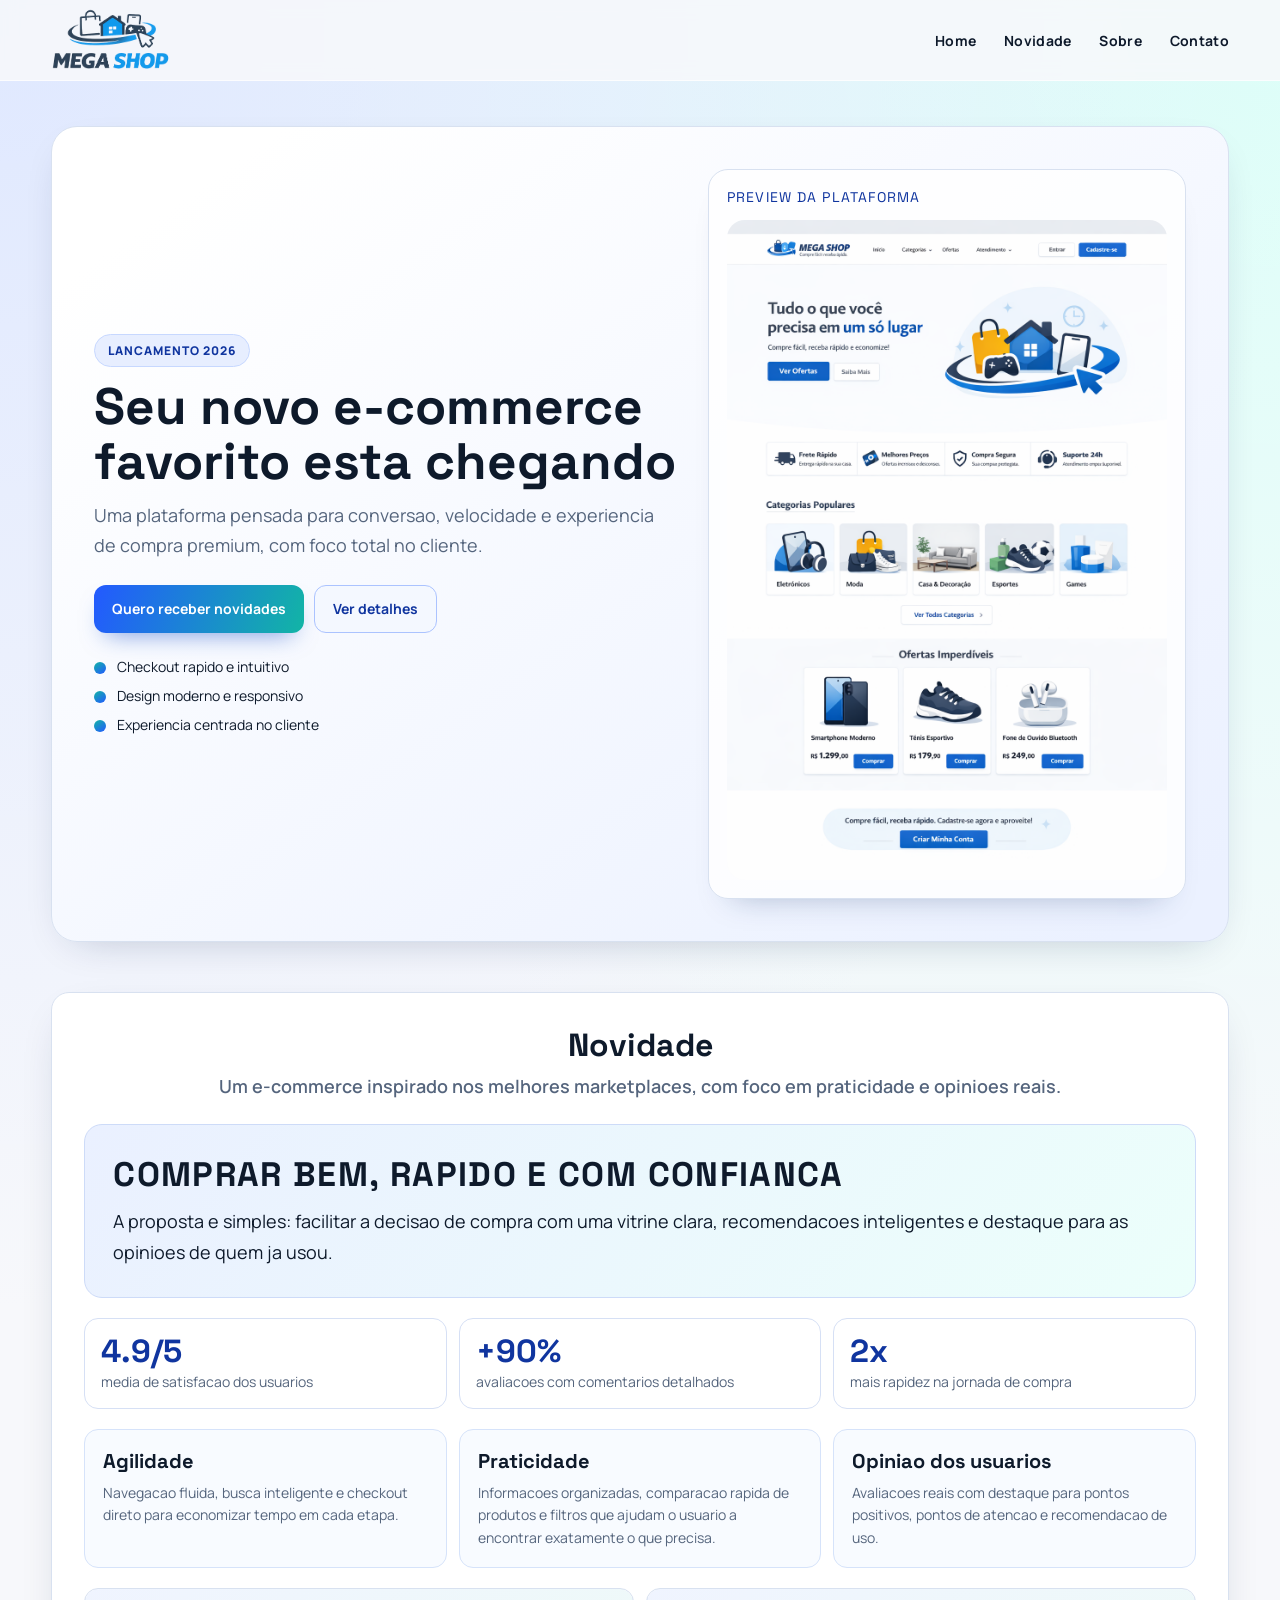
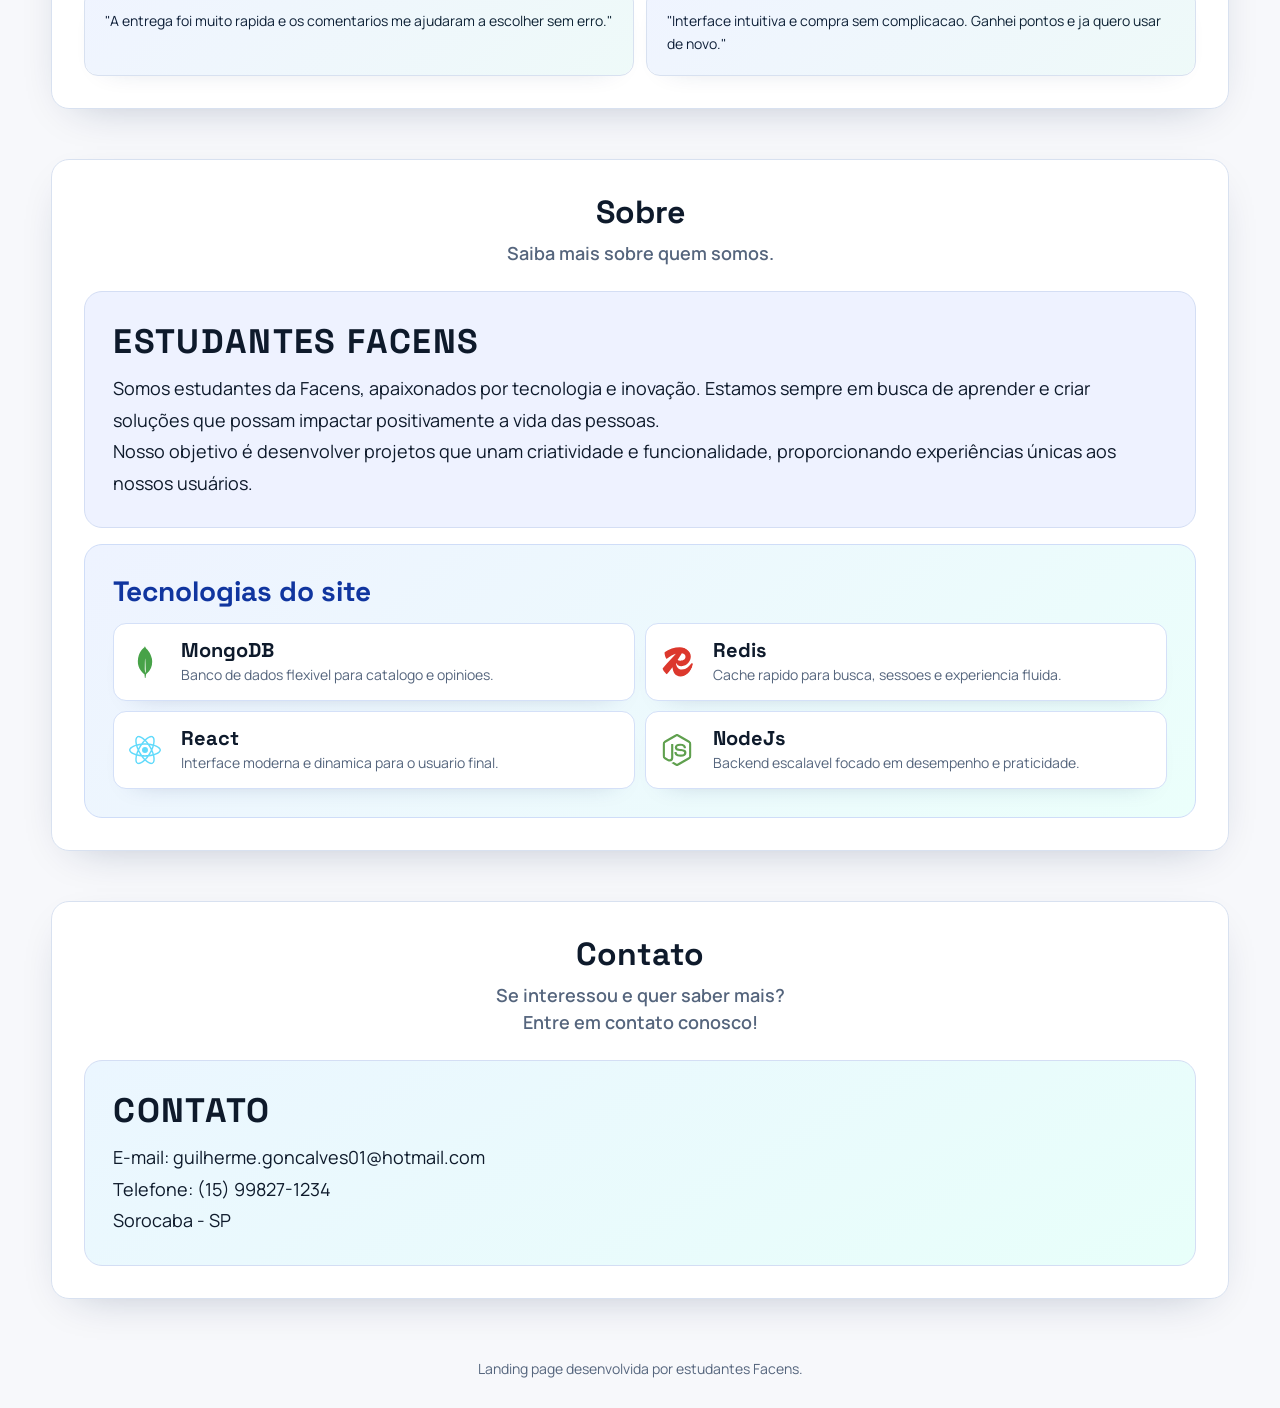
==== index.html @ 54c1fce1 "feat: aplicado hover premium nos cards de tecnologias" ====
<!doctype html>
<html lang="pt-br">
  <head>
    <meta charset="UTF-8" />
    <meta name="viewport" content="width=device-width, initial-scale=1.0" />
    <link rel="stylesheet" href="variables.css" />
    <link rel="stylesheet" href="style.css" />
    <title>Landing Page</title>
  </head>
  <body>
    <header id="header">
      <div class="container">
        <img src="img/logo.png" alt="Logo do site" class="logo" />
        <nav>
          <ul>
            <li><a href="#home">Home</a></li>
            <li><a href="#novidade">Novidade</a></li>
            <li><a href="#sobre">Sobre</a></li>
            <li><a href="#contato">Contato</a></li>
          </ul>
        </nav>
      </div>
    </header>

    <main>
      <section id="home" class="hero">
        <div class="hero-content">
          <span class="eyebrow">LANCAMENTO 2026</span>
          <h1>Seu novo e-commerce favorito esta chegando</h1>
          <p>
            Uma plataforma pensada para conversao, velocidade e experiencia de
            compra premium, com foco total no cliente.
          </p>

          <div class="actions">
            <a href="#contato" class="btn btn-primary"
              >Quero receber novidades</a
            >
            <a href="#novidade" class="btn btn-outline">Ver detalhes</a>
          </div>

          <ul class="highlights">
            <li>Checkout rapido e intuitivo</li>
            <li>Design moderno e responsivo</li>
            <li>Experiencia centrada no cliente</li>
          </ul>
        </div>

        <div class="hero-card">
          <p class="hero-card-title">Preview da plataforma</p>
          <img src="img/preview.png" alt="Preview do novo e-commerce" />
        </div>
      </section>

      <section id="novidade">
        <div class="header">
          <h2>Novidade</h2>
          <h3>
            Um e-commerce inspirado nos melhores marketplaces, com foco em
            praticidade e opinioes reais.
          </h3>
        </div>

        <div class="body">
          <article class="novidade-intro">
            <h1>COMPRAR BEM, RAPIDO E COM CONFIANCA</h1>
            <p>
              A proposta e simples: facilitar a decisao de compra com uma
              vitrine clara, recomendacoes inteligentes e destaque para as
              opinioes de quem ja usou.
            </p>
          </article>

          <div class="novidade-metricas">
            <article>
              <strong>4.9/5</strong>
              <span>media de satisfacao dos usuarios</span>
            </article>
            <article>
              <strong>+90%</strong>
              <span>avaliacoes com comentarios detalhados</span>
            </article>
            <article>
              <strong>2x</strong>
              <span>mais rapidez na jornada de compra</span>
            </article>
          </div>

          <div class="novidade-pilares">
            <article>
              <h4>Agilidade</h4>
              <p>
                Navegacao fluida, busca inteligente e checkout direto para
                economizar tempo em cada etapa.
              </p>
            </article>

            <article>
              <h4>Praticidade</h4>
              <p>
                Informacoes organizadas, comparacao rapida de produtos e filtros
                que ajudam o usuario a encontrar exatamente o que precisa.
              </p>
            </article>

            <article>
              <h4>Opiniao dos usuarios</h4>
              <p>
                Avaliacoes reais com destaque para pontos positivos, pontos de
                atencao e recomendacao de uso.
              </p>
            </article>
          </div>

          <div class="novidade-opinioes" aria-label="Opinioes em destaque">
            <blockquote>
              "A entrega foi muito rapida e os comentarios me ajudaram a
              escolher sem erro."
            </blockquote>
            <blockquote>
              "Interface intuitiva e compra sem complicacao. Ganhei pontos e ja
              quero usar de novo."
            </blockquote>
          </div>
        </div>
      </section>

      <section id="sobre">
        <div class="header">
          <h2>Sobre</h2>
          <h3>Saiba mais sobre quem somos.</h3>
        </div>

        <div class="body">
          <article>
            <h1>ESTUDANTES FACENS</h1>
            <p>
              Somos estudantes da Facens, apaixonados por tecnologia e inovação.
              Estamos sempre em busca de aprender e criar soluções que possam
              impactar positivamente a vida das pessoas. <br />
              Nosso objetivo é desenvolver projetos que unam criatividade e
              funcionalidade, proporcionando experiências únicas aos nossos
              usuários.
            </p>
          </article>

          <div class="sobre-stack" aria-label="Tecnologias do projeto">
            <h4>Tecnologias do site</h4>

            <ul>
              <li class="tech-mongodb">
                <img
                  src="img/icons/mongodb.svg"
                  alt="Logo MongoDB"
                  class="tech-icon"
                />
                <strong>MongoDB</strong>
                <span>Banco de dados flexivel para catalogo e opinioes.</span>
              </li>
              <li class="tech-redis">
                <img
                  src="img/icons/redis.svg"
                  alt="Logo Redis"
                  class="tech-icon"
                />
                <strong>Redis</strong>
                <span
                  >Cache rapido para busca, sessoes e experiencia fluida.</span
                >
              </li>
              <li class="tech-react">
                <img
                  src="img/icons/react.svg"
                  alt="Logo React"
                  class="tech-icon"
                />
                <strong>React</strong>
                <span>Interface moderna e dinamica para o usuario final.</span>
              </li>
              <li class="tech-nodejs">
                <img
                  src="img/icons/nodejs.svg"
                  alt="Logo NodeJs"
                  class="tech-icon"
                />
                <strong>NodeJs</strong>
                <span
                  >Backend escalavel focado em desempenho e praticidade.</span
                >
              </li>
            </ul>
          </div>
        </div>
      </section>

      <section id="contato">
        <div class="header">
          <h2>Contato</h2>
          <h3>
            Se interessou e quer saber mais? <br />
            Entre em contato conosco!
          </h3>
        </div>

        <div class="body">
          <article>
            <h1>CONTATO</h1>
            <p>
              E-mail: guilherme.goncalves01@hotmail.com <br />
              Telefone: (15) 99827-1234 <br />
              Sorocaba - SP
            </p>
          </article>
        </div>
      </section>
    </main>

    <footer>
      <p>Landing page desenvolvida por estudantes Facens.</p>
    </footer>
  </body>
</html>
---- variables.css ----
@import url("https://fonts.googleapis.com/css2?family=Space+Grotesk:wght@400;500;700&family=Manrope:wght@400;600;700;800&display=swap");

* {
  margin: 0;
  padding: 0;
  box-sizing: border-box;
  text-decoration: none;
  list-style: none;
}

html {
  scroll-behavior: smooth;
  font-size: 62.5%;
}

:root {
  --font-title: "Space Grotesk", sans-serif;
  --font-text: "Manrope", sans-serif;

  --fs-sm: 1.4rem;
  --fs-md: 1.8rem;
  --fs-lg: 2.4rem;
  --fs-xl: 4rem;

  --bg: #f7f8fb;
  --surface: #ffffff;
  --surface-alt: #eef2ff;
  --text-primary: #0e1a2b;
  --text-secondary: #55657d;
  --brand: #2359ff;
  --brand-dark: #10359f;
  --accent: #12b5a5;
  --border: #d8e1f0;
  --shadow: 0 14px 45px -24px #0d214a52;

  --radius-sm: 1rem;
  --radius-md: 1.8rem;
  --radius-lg: 2.6rem;
}

body {
  font-family: var(--font-text);
  color: var(--text-primary);
  background:
    radial-gradient(circle at 0% 0%, #dfe8ff 0%, transparent 40%),
    radial-gradient(circle at 100% 0%, #dcfff8 0%, transparent 38%), var(--bg);
}
---- style.css ----
header {
  position: sticky;
  top: 0;
  z-index: 1000;
  display: flex;
  justify-content: center;
  border-bottom: 1px solid #ffffff9f;
  background: #f7f8fbd9;
  backdrop-filter: blur(8px);
}

header .container {
  width: min(118rem, 92%);
  min-height: 8rem;
  display: flex;
  align-items: center;
  justify-content: space-between;
  gap: 2rem;
}

header .container img.logo {
  width: clamp(9rem, 12vw, 12rem);
  height: auto;
}

header .container nav ul {
  display: flex;
  align-items: center;
  gap: 2.8rem;
}

header .container nav ul li a {
  position: relative;
  color: var(--text-primary);
  font-size: var(--fs-sm);
  font-weight: 700;
  letter-spacing: 0.02em;
  transition: color 0.3s ease;
}

header .container nav ul li a::after {
  content: "";
  position: absolute;
  left: 0;
  bottom: -0.5rem;
  width: 100%;
  height: 0.2rem;
  border-radius: 999px;
  background: var(--brand);
  transform: scaleX(0);
  transform-origin: left;
  transition: transform 0.3s ease;
}

header .container nav ul li a:hover {
  color: var(--brand);
}

header .container nav ul li a:hover::after {
  transform: scaleX(1);
}

main {
  width: min(118rem, 92%);
  margin: 0 auto;
  display: grid;
  gap: 5rem;
  padding: 4.5rem 0 6rem;
}

.hero {
  display: grid;
  grid-template-columns: 1.1fr 0.9fr;
  gap: 3rem;
  align-items: center;
  background: linear-gradient(145deg, #ffffff 10%, #ebf1ff 95%);
  border: 1px solid var(--border);
  border-radius: var(--radius-lg);
  padding: clamp(2rem, 4vw, 4.2rem);
  box-shadow: var(--shadow);
  animation: revealUp 0.8s ease both;
}

.hero-content h1 {
  font-family: var(--font-title);
  font-size: clamp(3rem, 4vw, 5.2rem);
  line-height: 1.08;
  max-width: 18ch;
  margin: 1.2rem 0;
}

.hero-content p {
  color: var(--text-secondary);
  font-size: var(--fs-md);
  line-height: 1.65;
  max-width: 52ch;
}

.eyebrow {
  display: inline-flex;
  align-items: center;
  gap: 0.7rem;
  background: #e7eeff;
  color: var(--brand-dark);
  border: 1px solid #c7d8ff;
  border-radius: 999px;
  font-weight: 800;
  font-size: 1.2rem;
  letter-spacing: 0.08em;
  padding: 0.7rem 1.3rem;
}

.actions {
  margin-top: 2.4rem;
  display: flex;
  flex-wrap: wrap;
  gap: 1rem;
}

.btn {
  display: inline-flex;
  align-items: center;
  justify-content: center;
  min-height: 4.8rem;
  border-radius: 1.2rem;
  padding: 0.6rem 1.8rem;
  font-weight: 700;
  font-size: var(--fs-sm);
  transition:
    transform 0.25s ease,
    box-shadow 0.25s ease,
    background 0.25s ease;
}

.btn-primary {
  color: #fff;
  background: linear-gradient(110deg, var(--brand), var(--accent));
  box-shadow: 0 12px 25px -12px #104bc699;
}

.btn-outline {
  color: var(--brand-dark);
  border: 1px solid #abc3ff;
  background: #f4f8ff;
}

.btn:hover {
  transform: translateY(-2px);
}

.highlights {
  margin-top: 2.4rem;
  display: grid;
  gap: 1rem;
}

.highlights li {
  position: relative;
  padding-left: 2.3rem;
  color: var(--text-primary);
  font-size: var(--fs-sm);
}

.highlights li::before {
  content: "";
  position: absolute;
  top: 0.55rem;
  left: 0;
  width: 1.2rem;
  height: 1.2rem;
  border-radius: 50%;
  background: linear-gradient(145deg, var(--accent), var(--brand));
}

.hero-card {
  background: #ffffffd8;
  border: 1px solid var(--border);
  border-radius: 2rem;
  padding: 1.8rem;
  box-shadow: 0 20px 30px -24px #15336759;
}

.hero-card-title {
  font-family: var(--font-title);
  font-size: 1.4rem;
  letter-spacing: 0.08em;
  text-transform: uppercase;
  color: var(--brand-dark);
  margin-bottom: 1.4rem;
}

.hero-card img {
  width: 100%;
  display: block;
  border-radius: var(--radius-md);
  object-fit: cover;
}

main section:not(.hero) {
  background: var(--surface);
  border: 1px solid var(--border);
  border-radius: var(--radius-md);
  box-shadow: var(--shadow);
  padding: clamp(2rem, 3vw, 3.2rem);
  display: grid;
  gap: 2.4rem;
  animation: revealUp 0.6s ease both;
}

main section .header {
  text-align: center;
}

main section .header h2 {
  font-family: var(--font-title);
  font-size: clamp(2.4rem, 3.2vw, 3.2rem);
  margin-bottom: 0.8rem;
}

main section .header h3 {
  font-size: var(--fs-md);
  color: var(--text-secondary);
  font-weight: 600;
  line-height: 1.5;
}

main section .body {
  display: grid;
  gap: 1.6rem;
}

main section .body img {
  width: 100%;
  max-width: 100rem;
  border-radius: var(--radius-md);
}

main section .body article {
  background: var(--surface-alt);
  border: 1px solid #d4def4;
  border-radius: var(--radius-md);
  padding: clamp(1.8rem, 3vw, 2.8rem);
}

main section .body article h1 {
  font-family: var(--font-title);
  font-size: clamp(2.4rem, 3vw, 3.4rem);
  letter-spacing: 0.04em;
  margin-bottom: 1rem;
}

main section .body article p {
  font-size: var(--fs-md);
  line-height: 1.75;
  color: var(--text-primary);
}

#novidade .body {
  gap: 2rem;
}

#novidade .novidade-intro {
  background: linear-gradient(130deg, #eaf0ff 0%, #ecfffb 100%);
  border-color: #cddbf8;
}

#novidade .novidade-metricas {
  display: grid;
  grid-template-columns: repeat(3, minmax(0, 1fr));
  gap: 1.2rem;
}

#novidade .novidade-metricas article {
  display: grid;
  gap: 0.5rem;
  background: #ffffff;
  border: 1px solid #d6e0f5;
  border-radius: 1.4rem;
  padding: 1.6rem;
}

#novidade .novidade-metricas strong {
  font-family: var(--font-title);
  color: var(--brand-dark);
  font-size: clamp(2.6rem, 3vw, 3.2rem);
  line-height: 1;
}

#novidade .novidade-metricas span {
  color: var(--text-secondary);
  font-size: var(--fs-sm);
  line-height: 1.45;
}

#novidade .novidade-pilares {
  display: grid;
  grid-template-columns: repeat(3, minmax(0, 1fr));
  gap: 1.2rem;
}

#novidade .novidade-pilares article {
  background: #f8fbff;
  border: 1px solid #d6e3fa;
  border-radius: 1.4rem;
  padding: 1.8rem;
}

#novidade .novidade-pilares h4 {
  font-family: var(--font-title);
  color: var(--text-primary);
  margin-bottom: 0.8rem;
  font-size: 2rem;
}

#novidade .novidade-pilares p {
  color: var(--text-secondary);
  font-size: var(--fs-sm);
  line-height: 1.6;
}

#novidade .novidade-opinioes {
  display: grid;
  grid-template-columns: repeat(2, minmax(0, 1fr));
  gap: 1.2rem;
}

#novidade .novidade-opinioes blockquote {
  margin: 0;
  position: relative;
  background: #ffffff;
  border: 1px solid #d8e1f0;
  border-radius: 1.4rem;
  padding: 2rem;
  font-size: var(--fs-sm);
  color: var(--text-primary);
  line-height: 1.65;
  box-shadow: 0 10px 30px -24px #1a31624d;
}

#novidade .novidade-opinioes blockquote::before {
  content: "";
  position: absolute;
  inset: 0;
  border-radius: inherit;
  pointer-events: none;
  background: linear-gradient(140deg, #2364ff12, #12b5a512);
}

#sobre .sobre-stack {
  background: linear-gradient(140deg, #eef3ff 0%, #ebfffb 100%);
  border: 1px solid #cfddf8;
  border-radius: var(--radius-md);
  padding: clamp(1.8rem, 3vw, 2.8rem);
}

#sobre .sobre-stack h4 {
  font-family: var(--font-title);
  font-size: clamp(2rem, 2.5vw, 2.8rem);
  margin-bottom: 1.4rem;
  color: var(--brand-dark);
}

#sobre .sobre-stack ul {
  display: grid;
  grid-template-columns: repeat(2, minmax(0, 1fr));
  gap: 1rem;
}

#sobre .sobre-stack li {
  --tech-accent: #6b7f9d;
  display: grid;
  grid-template-columns: 4.2rem 1fr;
  column-gap: 1rem;
  row-gap: 0.3rem;
  align-items: center;
  position: relative;
  overflow: hidden;
  background: #ffffff;
  border: 1px solid #d4e0f8;
  border-radius: 1.3rem;
  padding: 1.5rem;
  box-shadow: 0 12px 26px -22px #2039695c;
  transition:
    transform 0.3s ease,
    border-color 0.3s ease,
    box-shadow 0.3s ease;
}

#sobre .sobre-stack li::after {
  content: "";
  position: absolute;
  top: -25%;
  right: -22%;
  width: 12rem;
  height: 12rem;
  border-radius: 50%;
  background: color-mix(in srgb, var(--tech-accent) 22%, transparent);
  filter: blur(10px);
  opacity: 0;
  transition: opacity 0.3s ease;
}

#sobre .sobre-stack li:hover {
  transform: translateY(-4px);
  border-color: color-mix(in srgb, var(--tech-accent) 56%, #ffffff);
  box-shadow: 0 18px 34px -20px color-mix(in srgb, var(--tech-accent) 55%, #1d2b4a);
}

#sobre .sobre-stack li:hover::after {
  opacity: 1;
}

#sobre .tech-icon {
  width: 3.2rem;
  height: 3.2rem;
  display: block;
  grid-row: 1 / span 2;
  transition: transform 0.25s ease, filter 0.25s ease;
}

#sobre .sobre-stack li:hover .tech-icon {
  transform: scale(1.08);
  filter: drop-shadow(0 6px 14px color-mix(in srgb, var(--tech-accent) 45%, transparent));
}

#sobre .sobre-stack strong {
  font-family: var(--font-title);
  color: var(--text-primary);
  font-size: 2rem;
  line-height: 1.1;
}

#sobre .sobre-stack span {
  color: var(--text-secondary);
  font-size: var(--fs-sm);
  line-height: 1.5;
  position: relative;
  z-index: 1;
}

#sobre .sobre-stack .tech-mongodb {
  --tech-accent: #47a248;
}

#sobre .sobre-stack .tech-redis {
  --tech-accent: #dc382d;
}

#sobre .sobre-stack .tech-react {
  --tech-accent: #61dafb;
}

#sobre .sobre-stack .tech-nodejs {
  --tech-accent: #5fa04e;
}

#sobre .sobre-stack strong,
#sobre .tech-icon {
  position: relative;
  z-index: 1;
}

#contato .body article {
  background: linear-gradient(150deg, #ebf6ff 0%, #e8fffa 100%);
}

footer {
  width: min(118rem, 92%);
  margin: 0 auto 3rem;
  text-align: center;
  color: var(--text-secondary);
  font-size: var(--fs-sm);
}

@keyframes revealUp {
  from {
    opacity: 0;
    transform: translateY(1rem);
  }
  to {
    opacity: 1;
    transform: translateY(0);
  }
}

@media (max-width: 920px) {
  .hero {
    grid-template-columns: 1fr;
  }

  #novidade .novidade-metricas,
  #novidade .novidade-pilares,
  #novidade .novidade-opinioes,
  #sobre .sobre-stack ul {
    grid-template-columns: 1fr;
  }

  header .container {
    flex-direction: column;
    justify-content: center;
    padding-block: 1.2rem;
  }

  header .container nav ul {
    flex-wrap: wrap;
    justify-content: center;
  }
}

@media (max-width: 540px) {
  html {
    font-size: 56%;
  }

  .actions {
    flex-direction: column;
  }

  .btn {
    width: 100%;
  }

  main {
    padding-top: 3rem;
  }

  main section .body article p {
    line-break: anywhere;
  }
}
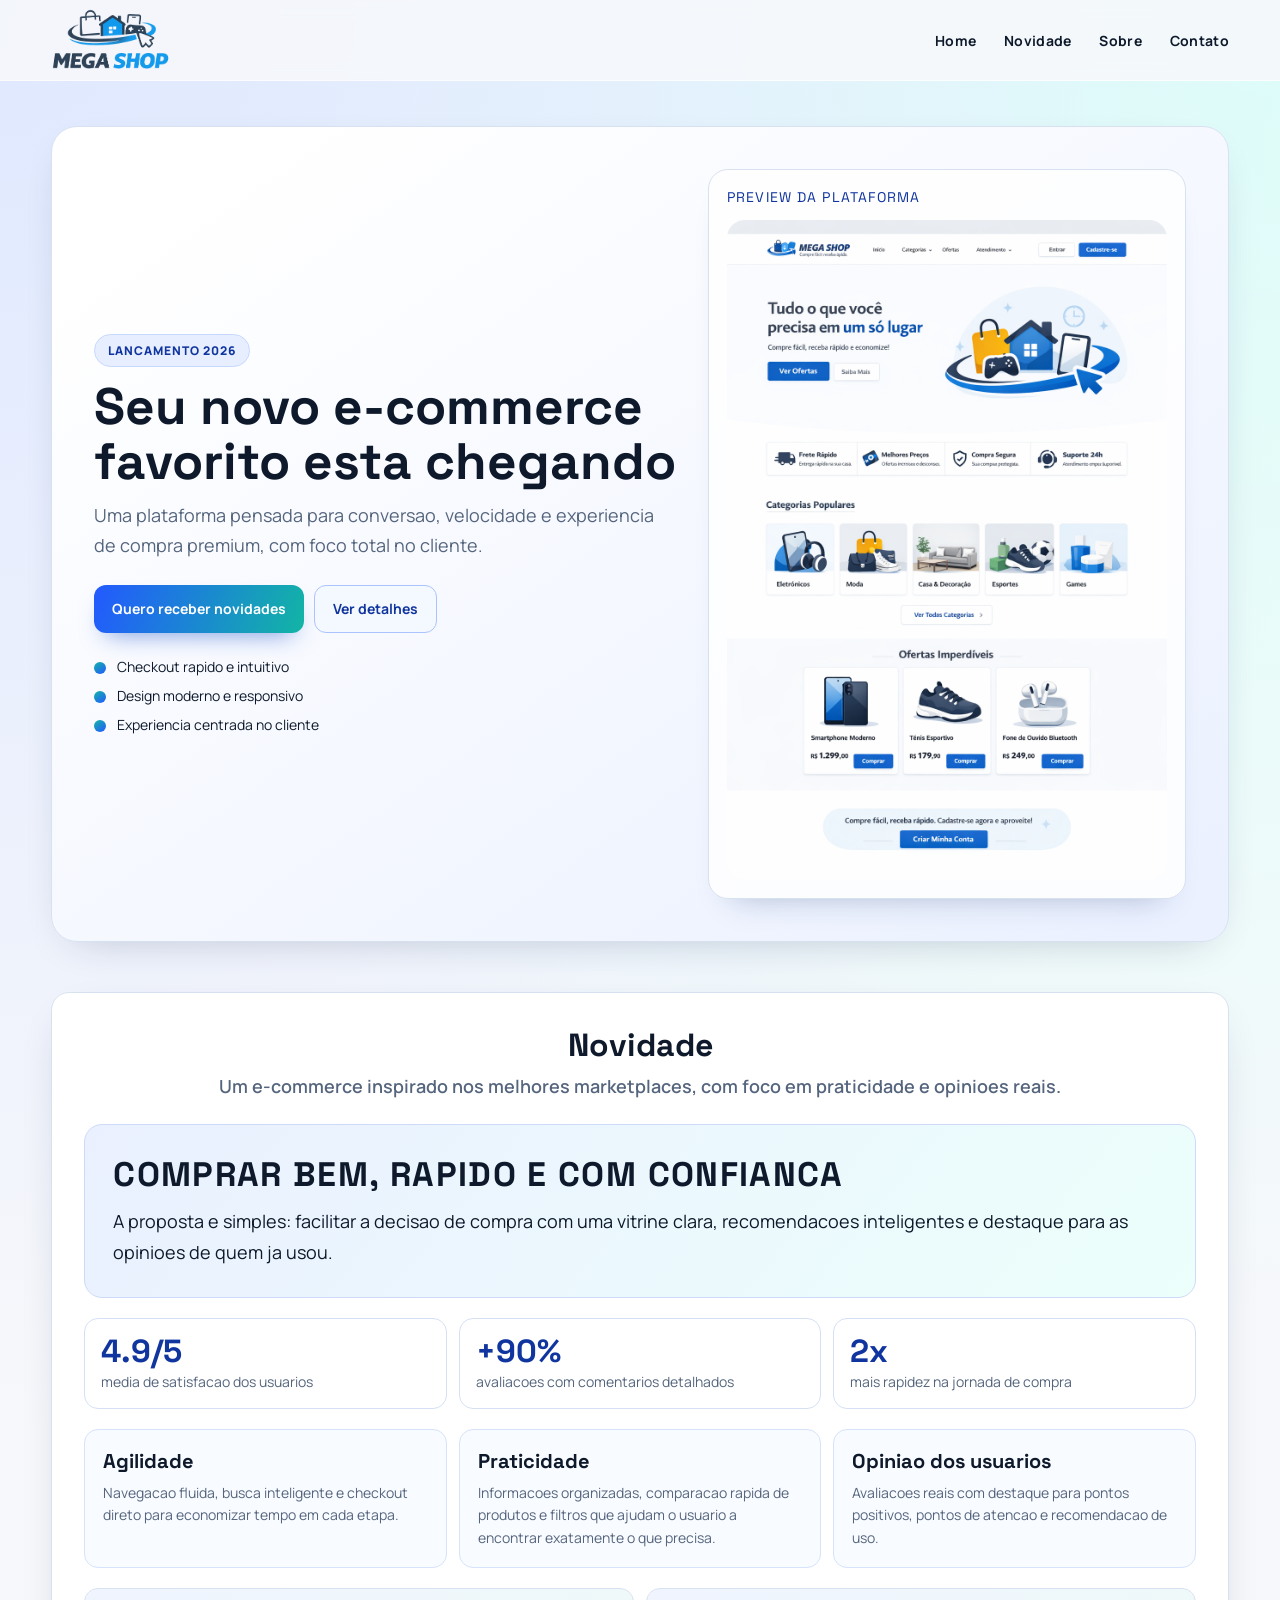
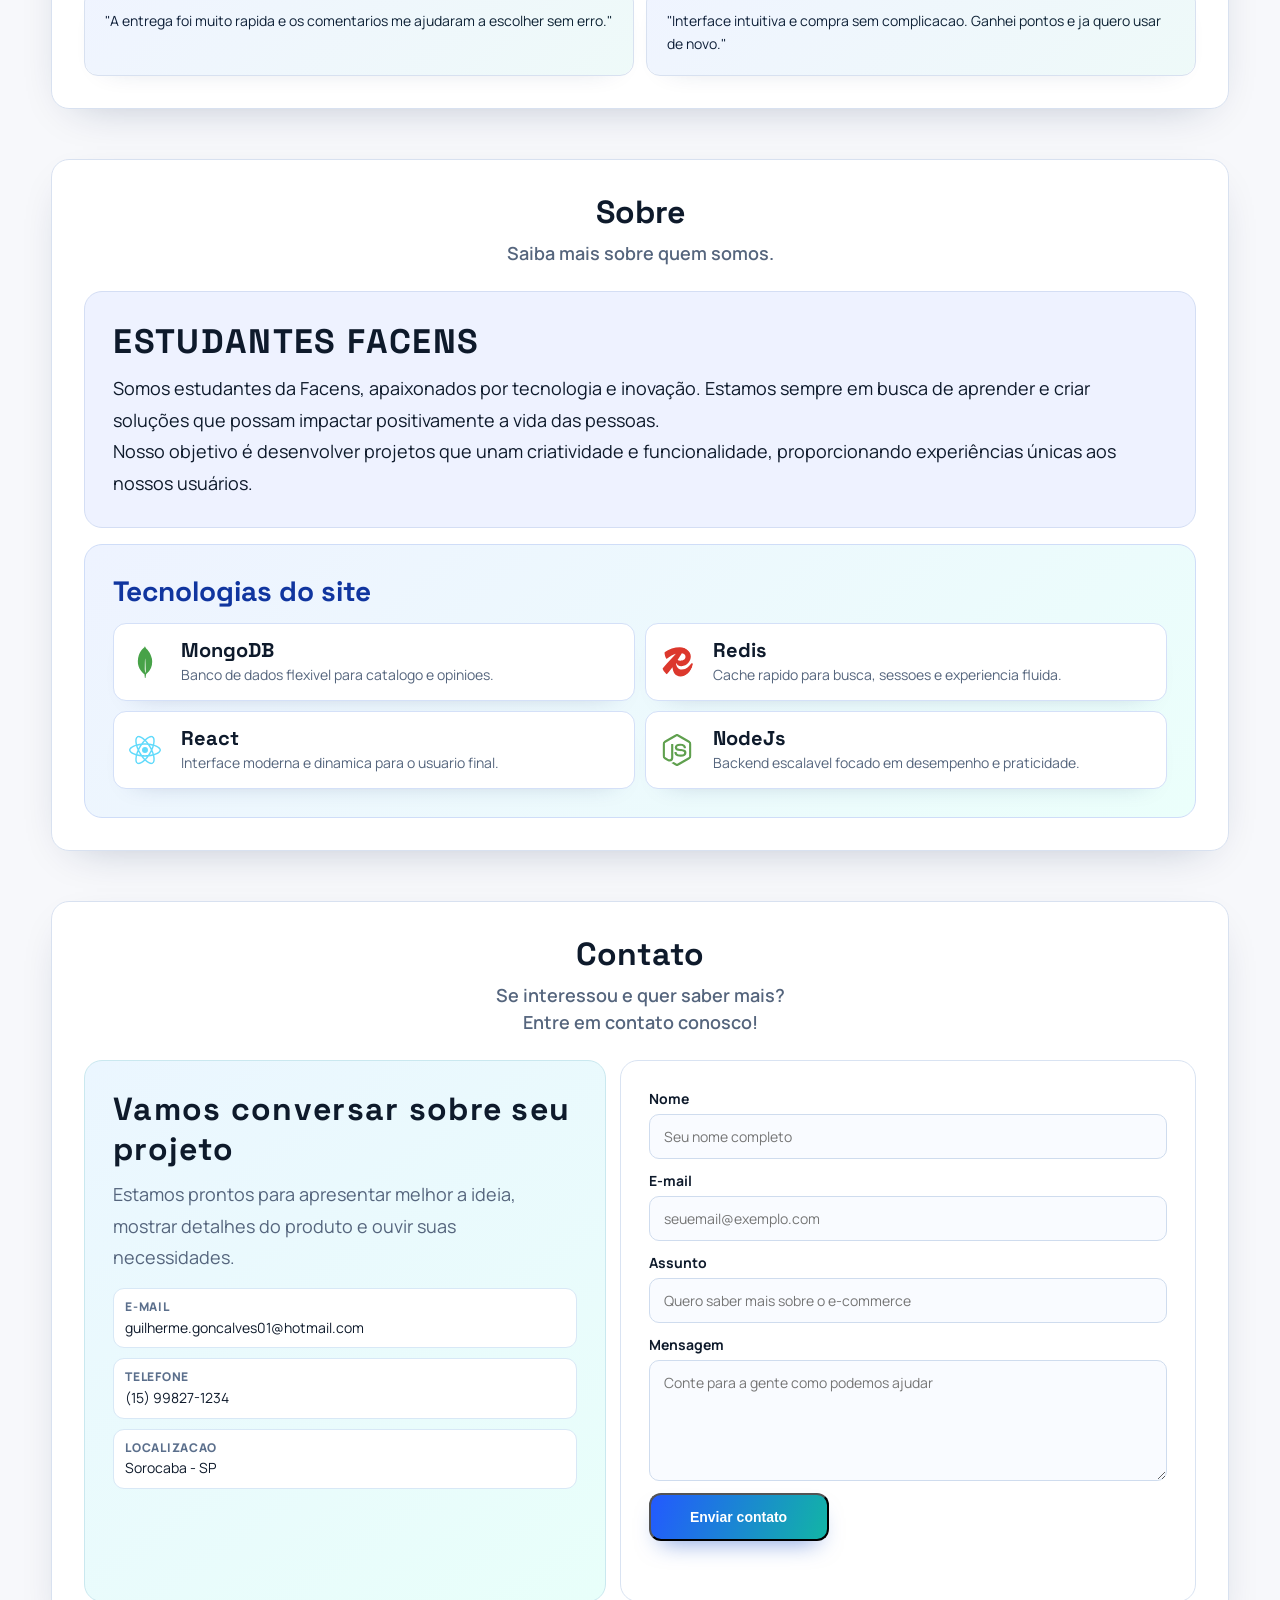
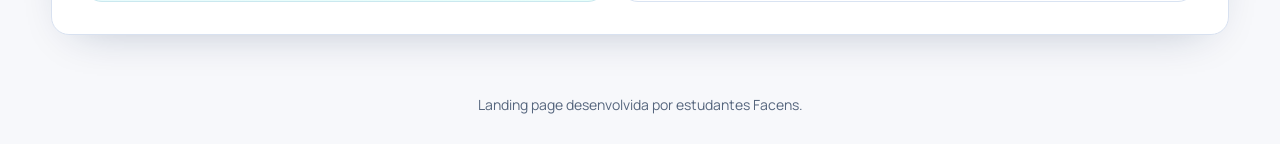
==== commit 3a1c0f9e: "feat: melhorada secao contato com formulario e envio via javascript" ====
--- a/index.html
+++ b/index.html
@@ -202,15 +202,80 @@
           </h3>
         </div>
 
-        <div class="body">
-          <article>
-            <h1>CONTATO</h1>
+        <div class="body contato-layout">
+          <article class="contato-info">
+            <h1>Vamos conversar sobre seu projeto</h1>
             <p>
-              E-mail: guilherme.goncalves01@hotmail.com <br />
-              Telefone: (15) 99827-1234 <br />
-              Sorocaba - SP
+              Estamos prontos para apresentar melhor a ideia, mostrar detalhes
+              do produto e ouvir suas necessidades.
             </p>
+
+            <ul>
+              <li>
+                <span class="label">E-mail</span>
+                <a href="mailto:guilherme.goncalves01@hotmail.com"
+                  >guilherme.goncalves01@hotmail.com</a
+                >
+              </li>
+              <li>
+                <span class="label">Telefone</span>
+                <a href="tel:+5515998271234">(15) 99827-1234</a>
+              </li>
+              <li>
+                <span class="label">Localizacao</span>
+                <span>Sorocaba - SP</span>
+              </li>
+            </ul>
           </article>
+
+          <form id="contato-form" class="contato-form" novalidate>
+            <div class="field">
+              <label for="nome">Nome</label>
+              <input
+                type="text"
+                id="nome"
+                name="nome"
+                placeholder="Seu nome completo"
+                required
+              />
+            </div>
+
+            <div class="field">
+              <label for="email">E-mail</label>
+              <input
+                type="email"
+                id="email"
+                name="email"
+                placeholder="seuemail@exemplo.com"
+                required
+              />
+            </div>
+
+            <div class="field">
+              <label for="assunto">Assunto</label>
+              <input
+                type="text"
+                id="assunto"
+                name="assunto"
+                placeholder="Quero saber mais sobre o e-commerce"
+                required
+              />
+            </div>
+
+            <div class="field">
+              <label for="mensagem">Mensagem</label>
+              <textarea
+                id="mensagem"
+                name="mensagem"
+                rows="5"
+                placeholder="Conte para a gente como podemos ajudar"
+                required
+              ></textarea>
+            </div>
+
+            <button type="submit" class="btn btn-primary">Enviar contato</button>
+            <p id="form-status" class="form-status" aria-live="polite"></p>
+          </form>
         </div>
       </section>
     </main>
@@ -218,5 +283,6 @@
     <footer>
       <p>Landing page desenvolvida por estudantes Facens.</p>
     </footer>
+    <script src="script.js"></script>
   </body>
 </html>
--- a/style.css
+++ b/style.css
@@ -460,8 +460,116 @@
   z-index: 1;
 }
 
-#contato .body article {
-  background: linear-gradient(150deg, #ebf6ff 0%, #e8fffa 100%);
+#contato .contato-layout {
+  display: grid;
+  grid-template-columns: 0.95fr 1.05fr;
+  gap: 1.4rem;
+}
+
+#contato .contato-info {
+  background: linear-gradient(145deg, #ebf6ff 0%, #e8fffa 100%);
+  border: 1px solid #cae8ef;
+}
+
+#contato .contato-info h1 {
+  font-size: clamp(2.4rem, 3vw, 3.2rem);
+}
+
+#contato .contato-info p {
+  color: var(--text-secondary);
+  margin-bottom: 1.4rem;
+}
+
+#contato .contato-info ul {
+  display: grid;
+  gap: 1rem;
+}
+
+#contato .contato-info li {
+  display: grid;
+  gap: 0.2rem;
+  padding: 1rem 1.1rem;
+  border-radius: 1.1rem;
+  background: #ffffff;
+  border: 1px solid #d8e8f6;
+}
+
+#contato .contato-info .label {
+  font-size: 1.2rem;
+  letter-spacing: 0.06em;
+  text-transform: uppercase;
+  color: #5b6f8c;
+  font-weight: 800;
+}
+
+#contato .contato-info a,
+#contato .contato-info span {
+  font-size: var(--fs-sm);
+  color: var(--text-primary);
+  line-height: 1.4;
+}
+
+#contato .contato-info a:hover {
+  color: var(--brand);
+}
+
+#contato .contato-form {
+  background: #ffffff;
+  border: 1px solid #d9e3f2;
+  border-radius: var(--radius-md);
+  padding: clamp(1.8rem, 3vw, 2.8rem);
+  display: grid;
+  gap: 1.2rem;
+}
+
+#contato .field {
+  display: grid;
+  gap: 0.6rem;
+}
+
+#contato .field label {
+  font-size: var(--fs-sm);
+  font-weight: 700;
+  color: var(--text-primary);
+}
+
+#contato .field input,
+#contato .field textarea {
+  width: 100%;
+  border-radius: 1rem;
+  border: 1px solid #cfdcee;
+  background: #f9fbff;
+  color: var(--text-primary);
+  font-family: var(--font-text);
+  font-size: var(--fs-sm);
+  padding: 1.2rem 1.4rem;
+  transition: border-color 0.25s ease, box-shadow 0.25s ease;
+}
+
+#contato .field input:focus,
+#contato .field textarea:focus {
+  outline: none;
+  border-color: #8bb2ff;
+  box-shadow: 0 0 0 0.3rem #376eff1f;
+}
+
+#contato .contato-form .btn {
+  justify-self: start;
+  min-width: 18rem;
+}
+
+#contato .form-status {
+  min-height: 2rem;
+  font-size: var(--fs-sm);
+  color: var(--brand-dark);
+}
+
+#contato .form-status.success {
+  color: #18864c;
+}
+
+#contato .form-status.error {
+  color: #b02a2a;
 }
 
 footer {
@@ -491,7 +599,8 @@
   #novidade .novidade-metricas,
   #novidade .novidade-pilares,
   #novidade .novidade-opinioes,
-  #sobre .sobre-stack ul {
+  #sobre .sobre-stack ul,
+  #contato .contato-layout {
     grid-template-columns: 1fr;
   }
 
@@ -520,6 +629,11 @@
     width: 100%;
   }
 
+  #contato .contato-form .btn {
+    justify-self: stretch;
+    min-width: 0;
+  }
+
   main {
     padding-top: 3rem;
   }
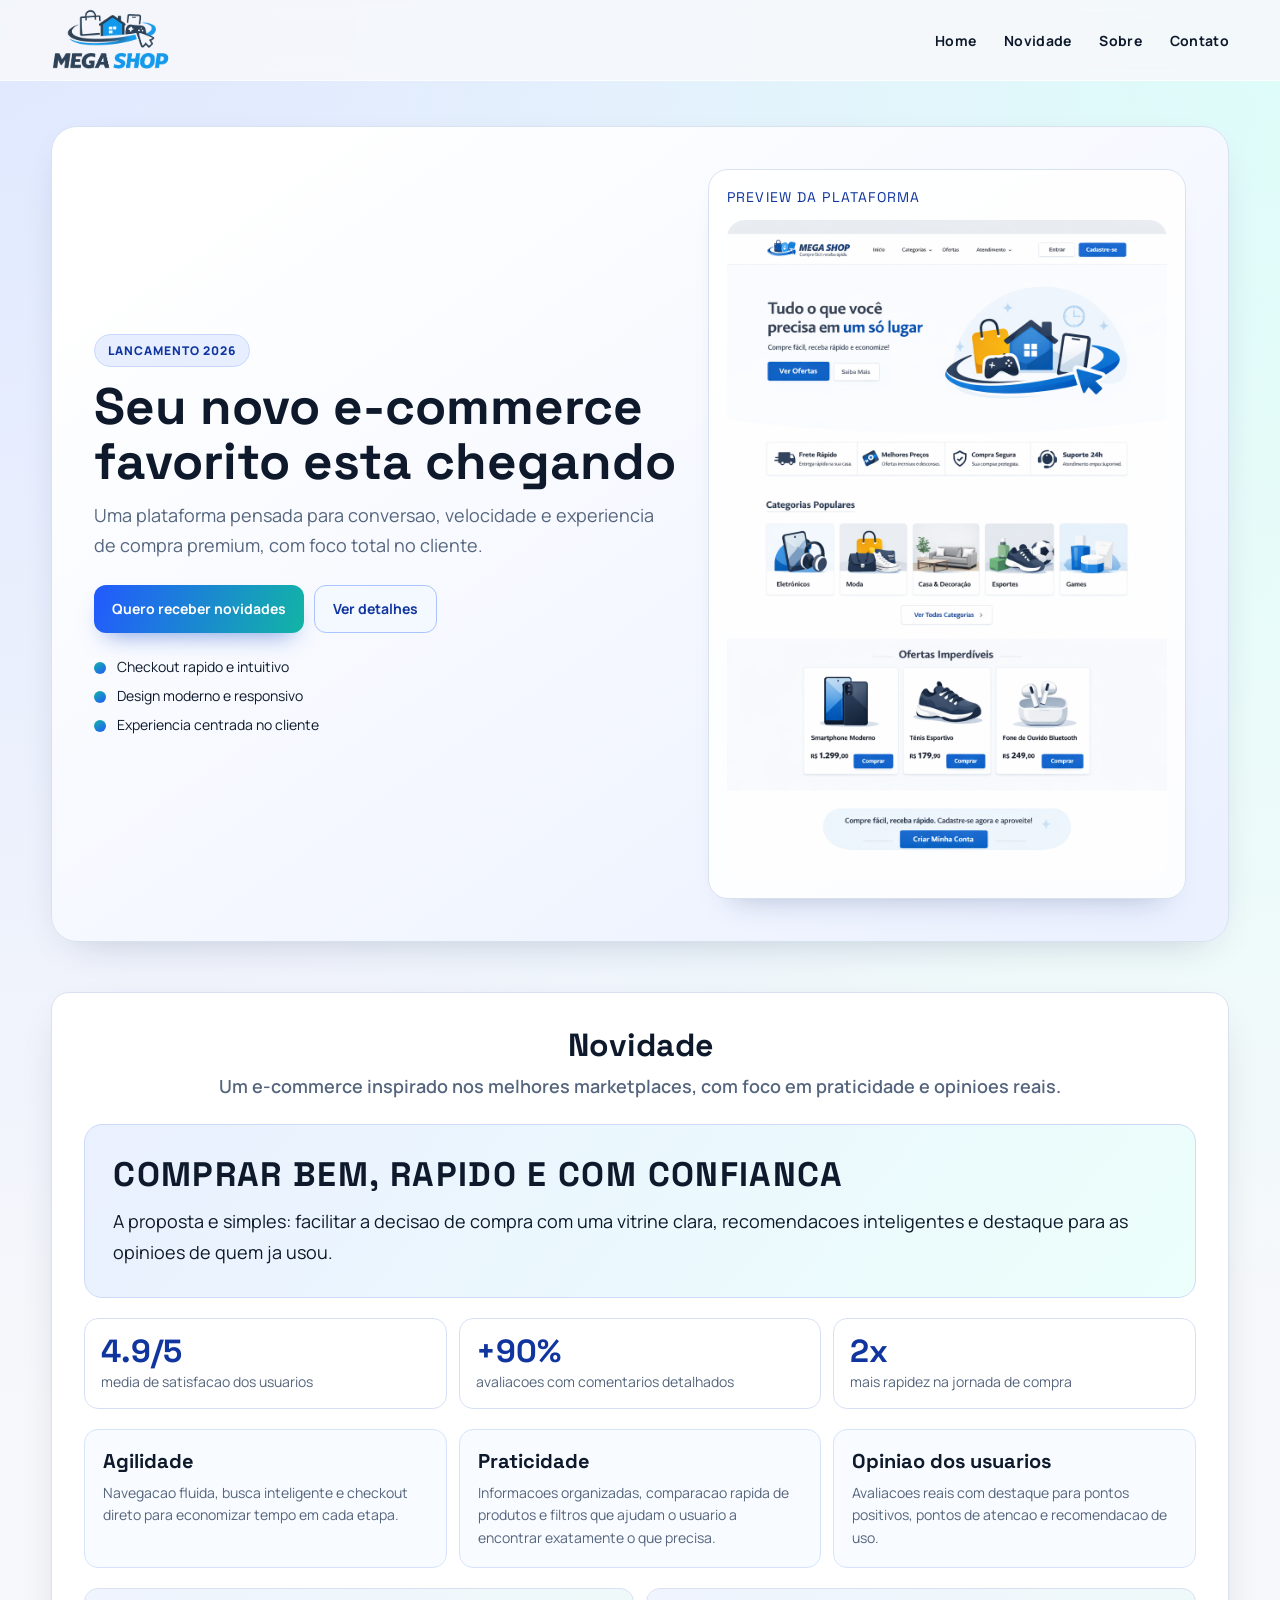
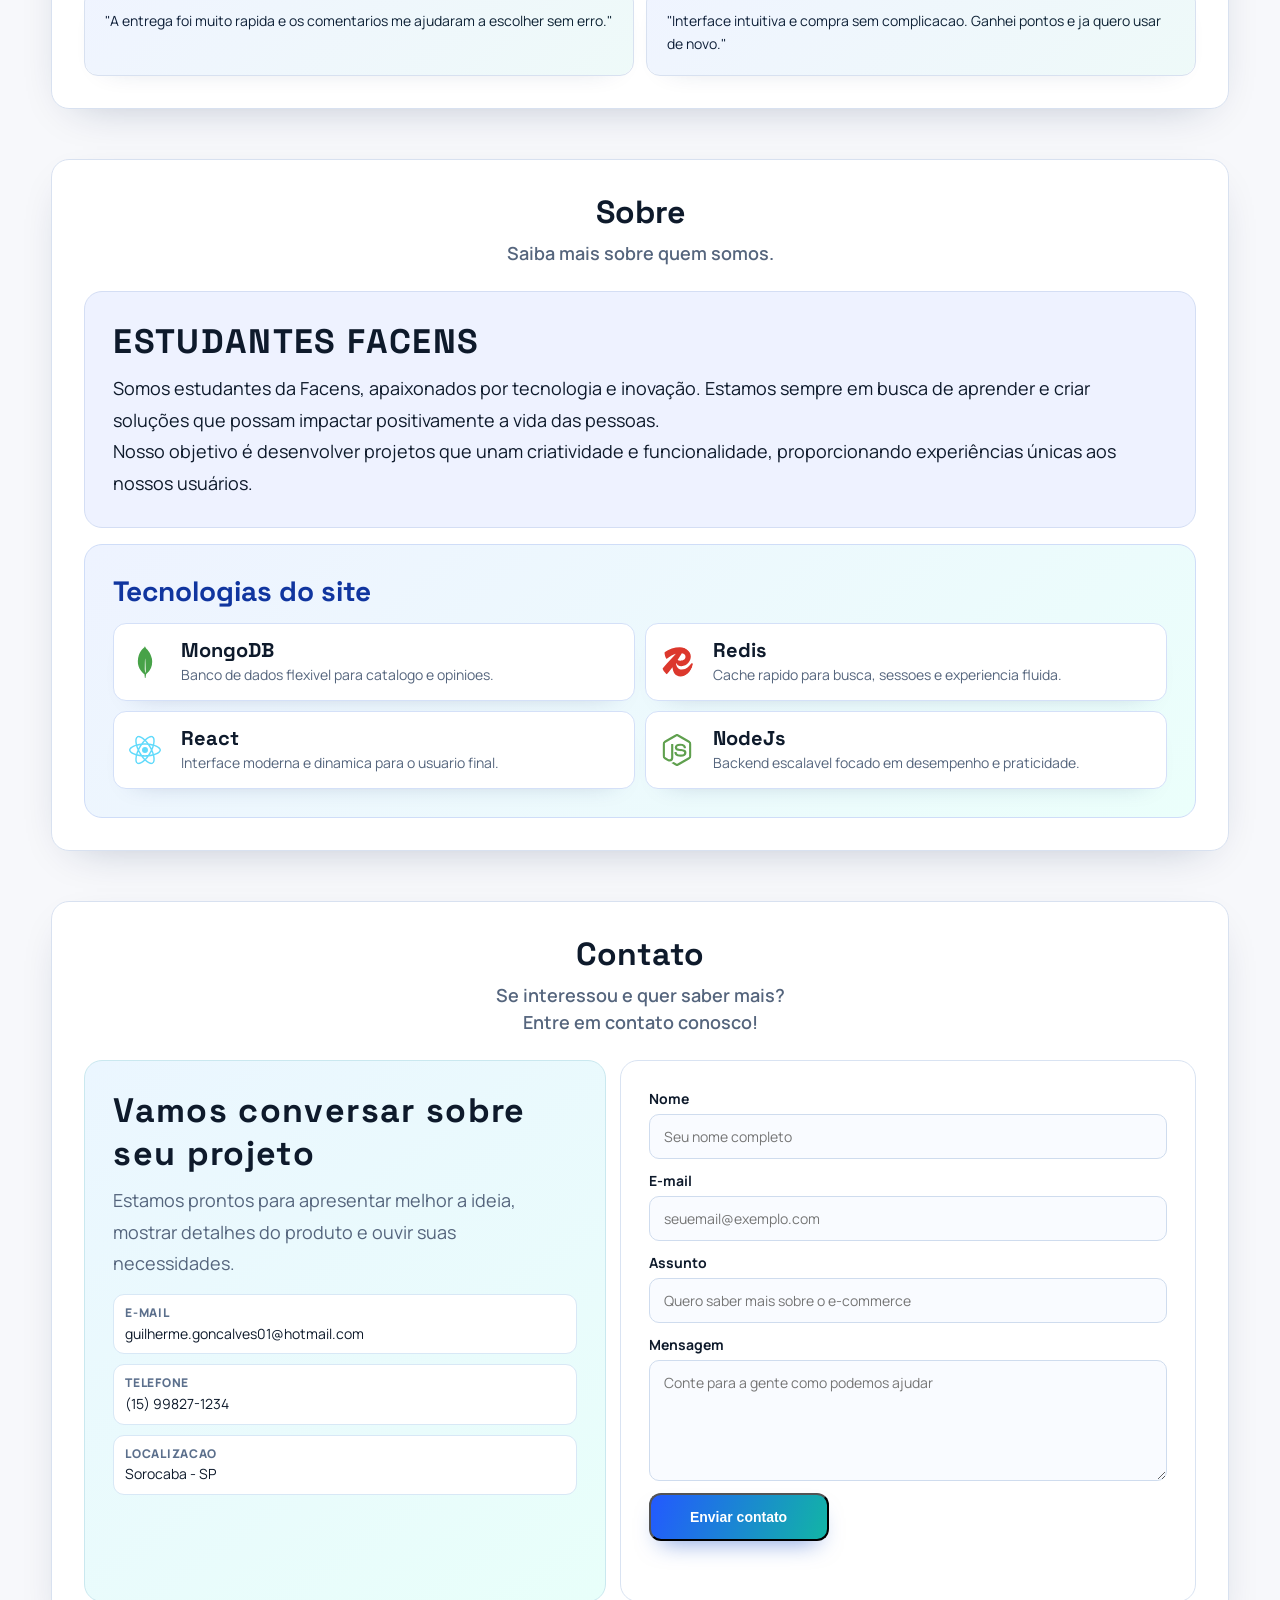
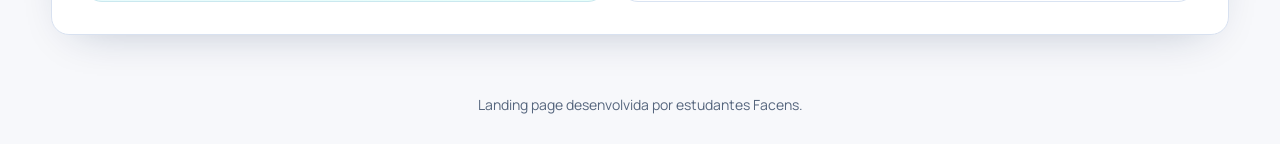
==== commit 55da0b05: "Implementado loading, scroll animations e melhorado o SEO" ====
--- a/index.html
+++ b/index.html
@@ -3,15 +3,67 @@
   <head>
     <meta charset="UTF-8" />
     <meta name="viewport" content="width=device-width, initial-scale=1.0" />
+    <meta
+      name="description"
+      content="Landing page de e-commerce com foco em agilidade, praticidade e opinioes reais para uma experiencia de compra moderna e confiavel."
+    />
+    <meta
+      name="keywords"
+      content="e-commerce, marketplace, compras online, opinioes de usuarios, checkout rapido, experiencia do cliente"
+    />
+    <meta name="author" content="Estudantes Facens" />
+    <meta name="robots" content="index, follow" />
+    <meta property="og:type" content="website" />
+    <meta
+      property="og:title"
+      content="Novo E-commerce | Agilidade, Praticidade e Opiniao Real"
+    />
+    <meta
+      property="og:description"
+      content="Conheca a plataforma que une velocidade, design moderno e decisoes de compra mais confiantes com opinioes reais."
+    />
+    <meta property="og:image" content="img/preview.png" />
+    <meta property="og:locale" content="pt_BR" />
+    <meta name="twitter:card" content="summary_large_image" />
+    <meta
+      name="twitter:title"
+      content="Novo E-commerce | Agilidade, Praticidade e Opiniao Real"
+    />
+    <meta
+      name="twitter:description"
+      content="Plataforma pensada para conversao, velocidade e experiencia premium de compra."
+    />
+    <meta name="twitter:image" content="img/preview.png" />
     <link rel="stylesheet" href="variables.css" />
     <link rel="stylesheet" href="style.css" />
-    <title>Landing Page</title>
+    <title>Novo E-commerce | Agilidade, Praticidade e Opiniao Real</title>
+    <script type="application/ld+json">
+      {
+        "@context": "https://schema.org",
+        "@type": "WebSite",
+        "name": "Novo E-commerce",
+        "inLanguage": "pt-BR",
+        "description": "Landing page de e-commerce com foco em agilidade, praticidade e opinioes reais.",
+        "publisher": {
+          "@type": "Organization",
+          "name": "Estudantes Facens"
+        }
+      }
+    </script>
   </head>
   <body>
+    <div id="loading-screen" class="loading-screen">
+      <div class="loading-content">
+        <img src="img/logo.png" alt="Logo" class="loading-logo" />
+        <div class="loading-spinner"></div>
+        <p class="loading-text">Carregando...</p>
+      </div>
+    </div>
+
     <header id="header">
       <div class="container">
         <img src="img/logo.png" alt="Logo do site" class="logo" />
-        <nav>
+        <nav id="nav-menu">
           <ul>
             <li><a href="#home">Home</a></li>
             <li><a href="#novidade">Novidade</a></li>
@@ -19,6 +71,11 @@
             <li><a href="#contato">Contato</a></li>
           </ul>
         </nav>
+        <button id="menu-toggle" class="menu-toggle" aria-label="Abrir menu">
+          <span></span>
+          <span></span>
+          <span></span>
+        </button>
       </div>
     </header>
 
@@ -63,7 +120,7 @@
 
         <div class="body">
           <article class="novidade-intro">
-            <h1>COMPRAR BEM, RAPIDO E COM CONFIANCA</h1>
+            <h3>COMPRAR BEM, RAPIDO E COM CONFIANCA</h3>
             <p>
               A proposta e simples: facilitar a decisao de compra com uma
               vitrine clara, recomendacoes inteligentes e destaque para as
@@ -133,7 +190,7 @@
 
         <div class="body">
           <article>
-            <h1>ESTUDANTES FACENS</h1>
+            <h3>ESTUDANTES FACENS</h3>
             <p>
               Somos estudantes da Facens, apaixonados por tecnologia e inovação.
               Estamos sempre em busca de aprender e criar soluções que possam
@@ -204,7 +261,7 @@
 
         <div class="body contato-layout">
           <article class="contato-info">
-            <h1>Vamos conversar sobre seu projeto</h1>
+            <h3>Vamos conversar sobre seu projeto</h3>
             <p>
               Estamos prontos para apresentar melhor a ideia, mostrar detalhes
               do produto e ouvir suas necessidades.
@@ -273,7 +330,9 @@
               ></textarea>
             </div>
 
-            <button type="submit" class="btn btn-primary">Enviar contato</button>
+            <button type="submit" class="btn btn-primary">
+              Enviar contato
+            </button>
             <p id="form-status" class="form-status" aria-live="polite"></p>
           </form>
         </div>
@@ -284,5 +343,8 @@
       <p>Landing page desenvolvida por estudantes Facens.</p>
     </footer>
     <script src="script.js"></script>
+    <script src="menu.js"></script>
+    <script src="loading.js"></script>
+    <script src="scroll.js"></script>
   </body>
 </html>
--- a/style.css
+++ b/style.css
@@ -1,3 +1,66 @@
+.loading-screen {
+  position: fixed;
+  top: 0;
+  left: 0;
+  width: 100%;
+  height: 100%;
+  display: flex;
+  align-items: center;
+  justify-content: center;
+  background: linear-gradient(135deg, #ffffff 0%, #f0f5ff 100%);
+  z-index: 9999;
+  opacity: 1;
+  visibility: visible;
+  transition:
+    opacity 0.5s ease,
+    visibility 0.5s ease;
+}
+
+.loading-content {
+  display: flex;
+  flex-direction: column;
+  align-items: center;
+  gap: 2rem;
+}
+
+.loading-logo {
+  width: clamp(8rem, 15vw, 12rem);
+  height: auto;
+  animation: loadingBounce 2s ease-in-out infinite;
+}
+
+.loading-spinner {
+  width: 4rem;
+  height: 4rem;
+  border: 3px solid #e0e9ff;
+  border-top-color: var(--brand);
+  border-radius: 50%;
+  animation: spin 1s linear infinite;
+}
+
+.loading-text {
+  font-size: var(--fs-sm);
+  color: var(--text-secondary);
+  font-weight: 600;
+  letter-spacing: 0.1em;
+}
+
+@keyframes spin {
+  to {
+    transform: rotate(360deg);
+  }
+}
+
+@keyframes loadingBounce {
+  0%,
+  100% {
+    transform: translateY(0);
+  }
+  50% {
+    transform: translateY(-1rem);
+  }
+}
+
 header {
   position: sticky;
   top: 0;
@@ -7,6 +70,7 @@
   border-bottom: 1px solid #ffffff9f;
   background: #f7f8fbd9;
   backdrop-filter: blur(8px);
+  transition: box-shadow 0.3s ease;
 }
 
 header .container {
@@ -77,6 +141,7 @@
   border: 1px solid var(--border);
   border-radius: var(--radius-lg);
   padding: clamp(2rem, 4vw, 4.2rem);
+  overflow: hidden;
   box-shadow: var(--shadow);
   animation: revealUp 0.8s ease both;
 }
@@ -242,7 +307,7 @@
   padding: clamp(1.8rem, 3vw, 2.8rem);
 }
 
-main section .body article h1 {
+main section .body article h3 {
   font-family: var(--font-title);
   font-size: clamp(2.4rem, 3vw, 3.4rem);
   letter-spacing: 0.04em;
@@ -403,7 +468,8 @@
 #sobre .sobre-stack li:hover {
   transform: translateY(-4px);
   border-color: color-mix(in srgb, var(--tech-accent) 56%, #ffffff);
-  box-shadow: 0 18px 34px -20px color-mix(in srgb, var(--tech-accent) 55%, #1d2b4a);
+  box-shadow: 0 18px 34px -20px
+    color-mix(in srgb, var(--tech-accent) 55%, #1d2b4a);
 }
 
 #sobre .sobre-stack li:hover::after {
@@ -415,12 +481,16 @@
   height: 3.2rem;
   display: block;
   grid-row: 1 / span 2;
-  transition: transform 0.25s ease, filter 0.25s ease;
+  transition:
+    transform 0.25s ease,
+    filter 0.25s ease;
 }
 
 #sobre .sobre-stack li:hover .tech-icon {
   transform: scale(1.08);
-  filter: drop-shadow(0 6px 14px color-mix(in srgb, var(--tech-accent) 45%, transparent));
+  filter: drop-shadow(
+    0 6px 14px color-mix(in srgb, var(--tech-accent) 45%, transparent)
+  );
 }
 
 #sobre .sobre-stack strong {
@@ -539,11 +609,14 @@
   border-radius: 1rem;
   border: 1px solid #cfdcee;
   background: #f9fbff;
+  resize: block;
   color: var(--text-primary);
   font-family: var(--font-text);
   font-size: var(--fs-sm);
   padding: 1.2rem 1.4rem;
-  transition: border-color 0.25s ease, box-shadow 0.25s ease;
+  transition:
+    border-color 0.25s ease,
+    box-shadow 0.25s ease;
 }
 
 #contato .field input:focus,
@@ -580,6 +653,47 @@
   font-size: var(--fs-sm);
 }
 
+.menu-toggle {
+  display: none;
+  flex-direction: column;
+  justify-content: center;
+  align-items: center;
+  width: 4rem;
+  height: 4rem;
+  background: transparent;
+  border: none;
+  cursor: pointer;
+  padding: 0;
+  gap: 0.6rem;
+  z-index: 1000;
+  transition: transform 0.3s ease;
+}
+
+.menu-toggle span {
+  display: block;
+  width: 2.4rem;
+  height: 0.35rem;
+  background: var(--text-primary);
+  border-radius: 999px;
+  transition:
+    transform 0.3s ease,
+    opacity 0.3s ease;
+  transform-origin: center;
+}
+
+.menu-toggle.active span:nth-child(1) {
+  transform: translateY(0.48rem) rotate(45deg);
+}
+
+.menu-toggle.active span:nth-child(2) {
+  opacity: 0;
+  transform: rotate(0deg);
+}
+
+.menu-toggle.active span:nth-child(3) {
+  transform: translateY(-1.4rem) rotate(-45deg);
+}
+
 @keyframes revealUp {
   from {
     opacity: 0;
@@ -592,6 +706,55 @@
 }
 
 @media (max-width: 920px) {
+  .menu-toggle {
+    display: flex;
+  }
+
+  header .container nav {
+    position: fixed;
+    top: 0;
+    right: 0;
+    height: 100vh;
+    width: 100vw;
+    background: #f7f8fbd9;
+    backdrop-filter: blur(8px);
+    z-index: 999;
+    padding-top: 8rem;
+    transform: translateX(100%);
+    transition: transform 0.4s ease;
+    overflow-y: auto;
+  }
+
+  header .container nav.active {
+    transform: translateX(0);
+  }
+
+  header .container nav ul {
+    flex-direction: column;
+    gap: 0;
+    padding: 1.6rem 0;
+    width: 100%;
+  }
+
+  header .container nav ul li {
+    width: 100%;
+    border-bottom: 1px solid #d4def4;
+  }
+
+  header .container nav ul li a {
+    display: block;
+    padding: 1.4rem 2rem;
+    font-size: var(--fs-sm);
+  }
+
+  header .container nav ul li a::after {
+    display: none;
+  }
+
+  header .container nav ul li a:hover {
+    background: #eaf0ff;
+  }
+
   .hero {
     grid-template-columns: 1fr;
   }
@@ -603,17 +766,6 @@
   #contato .contato-layout {
     grid-template-columns: 1fr;
   }
-
-  header .container {
-    flex-direction: column;
-    justify-content: center;
-    padding-block: 1.2rem;
-  }
-
-  header .container nav ul {
-    flex-wrap: wrap;
-    justify-content: center;
-  }
 }
 
 @media (max-width: 540px) {
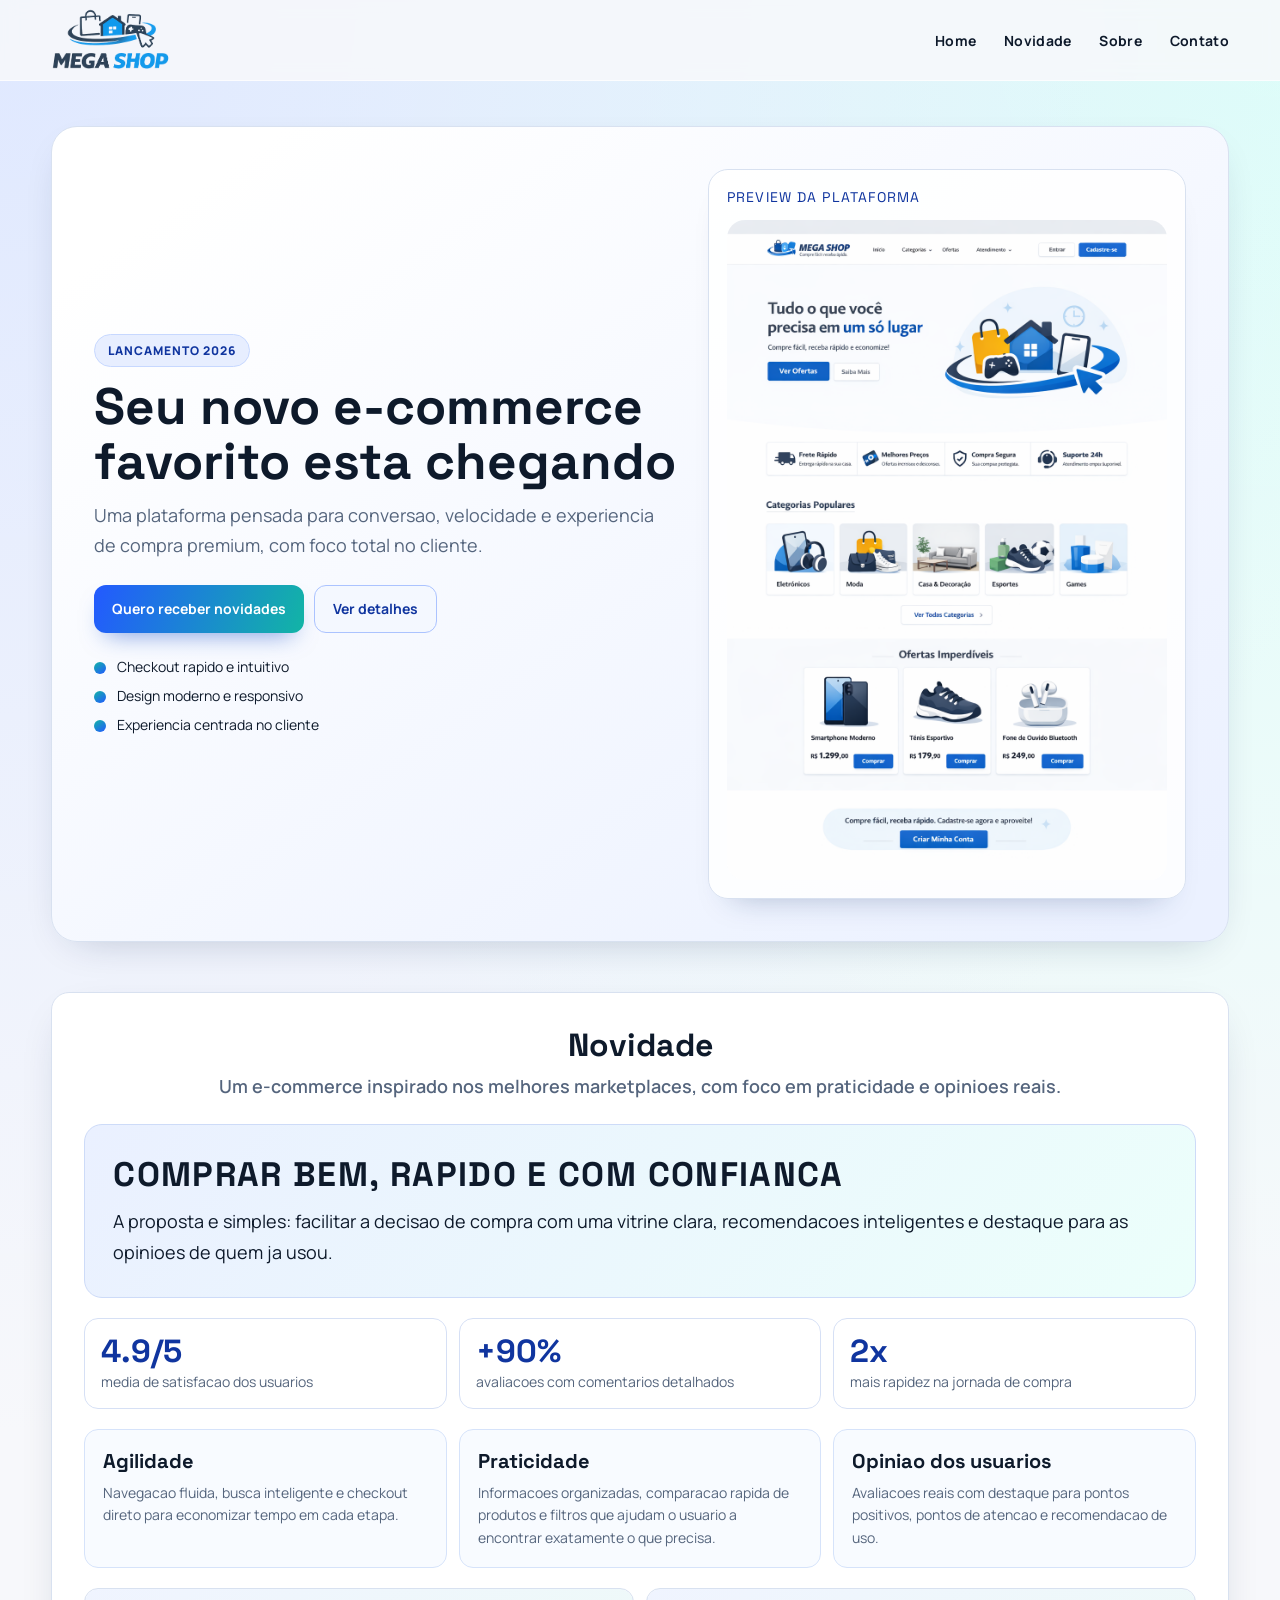
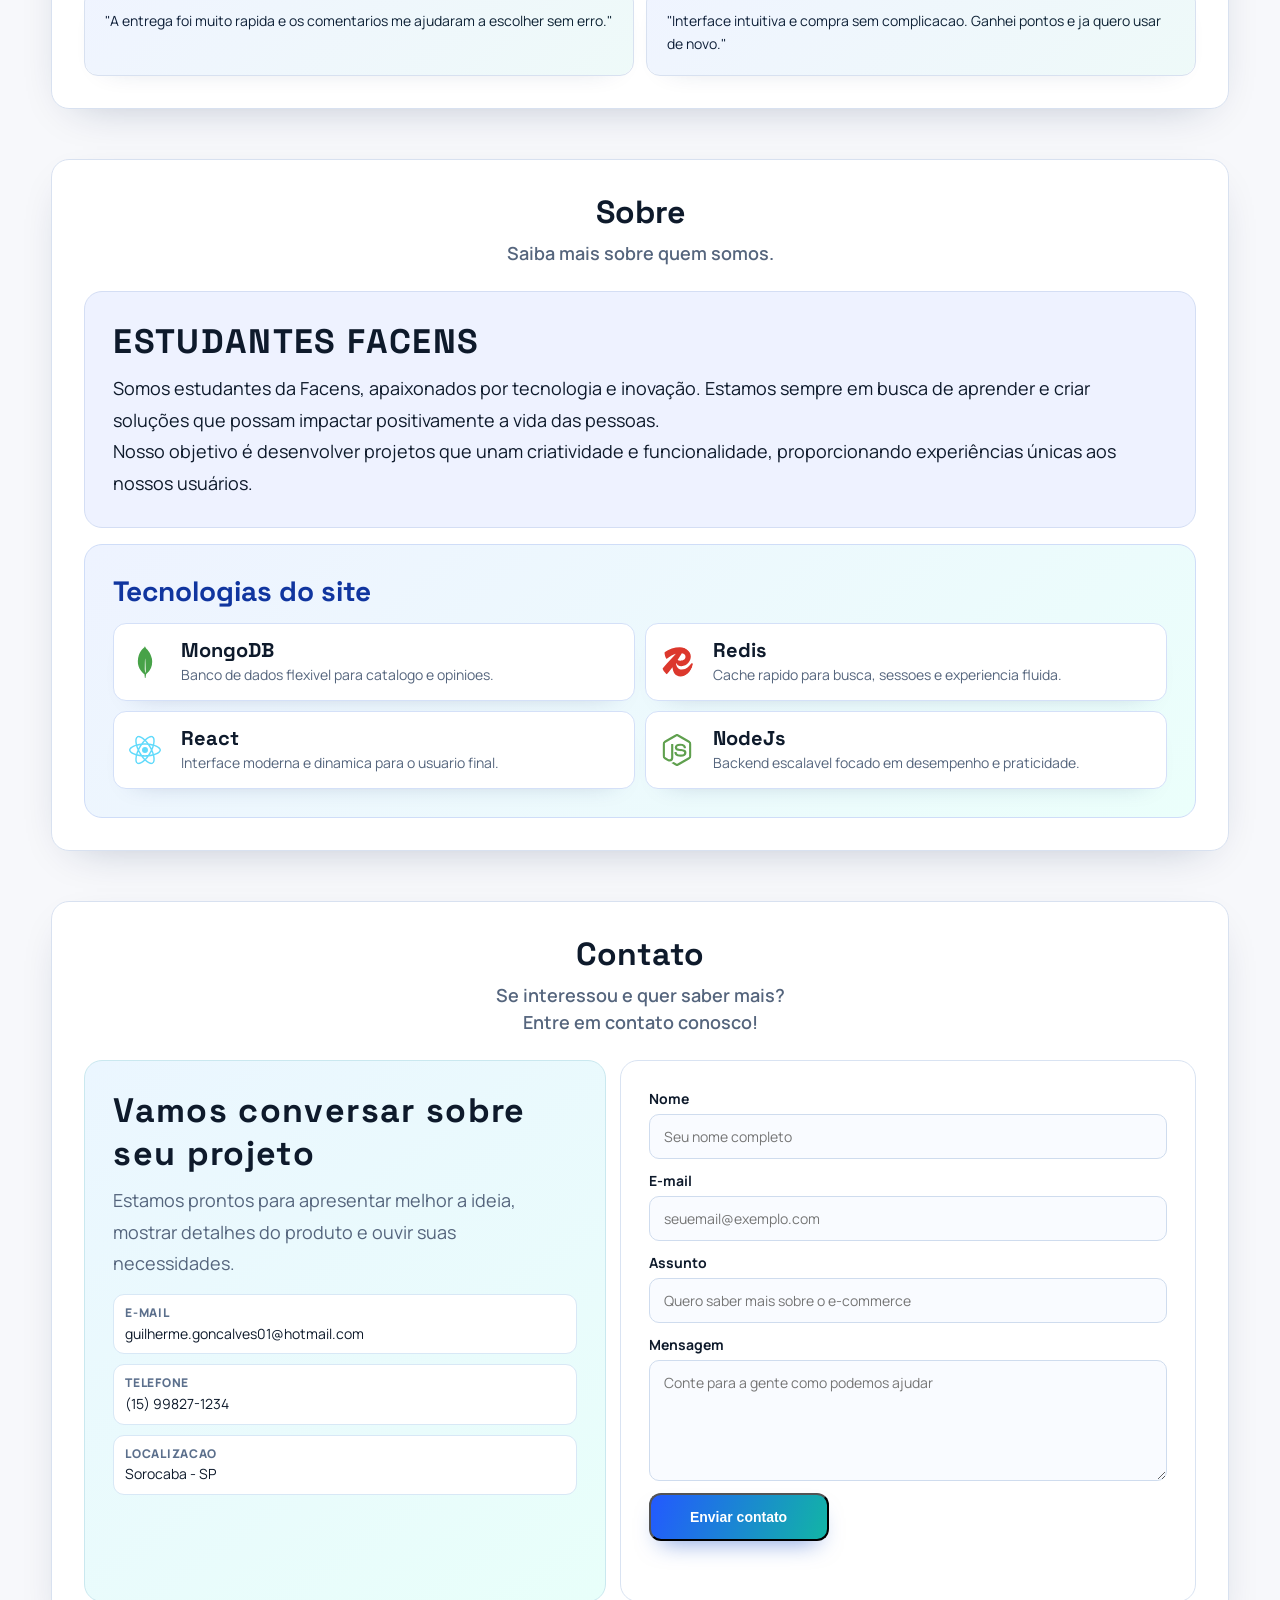
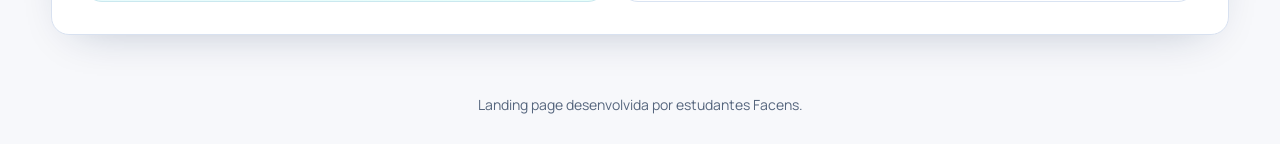
==== commit 2d663e7c: "Correção no nome do arquivo script" ====
--- a/index.html
+++ b/index.html
@@ -342,7 +342,7 @@
     <footer>
       <p>Landing page desenvolvida por estudantes Facens.</p>
     </footer>
-    <script src="script.js"></script>
+    <script src="contato.js"></script>
     <script src="menu.js"></script>
     <script src="loading.js"></script>
     <script src="scroll.js"></script>
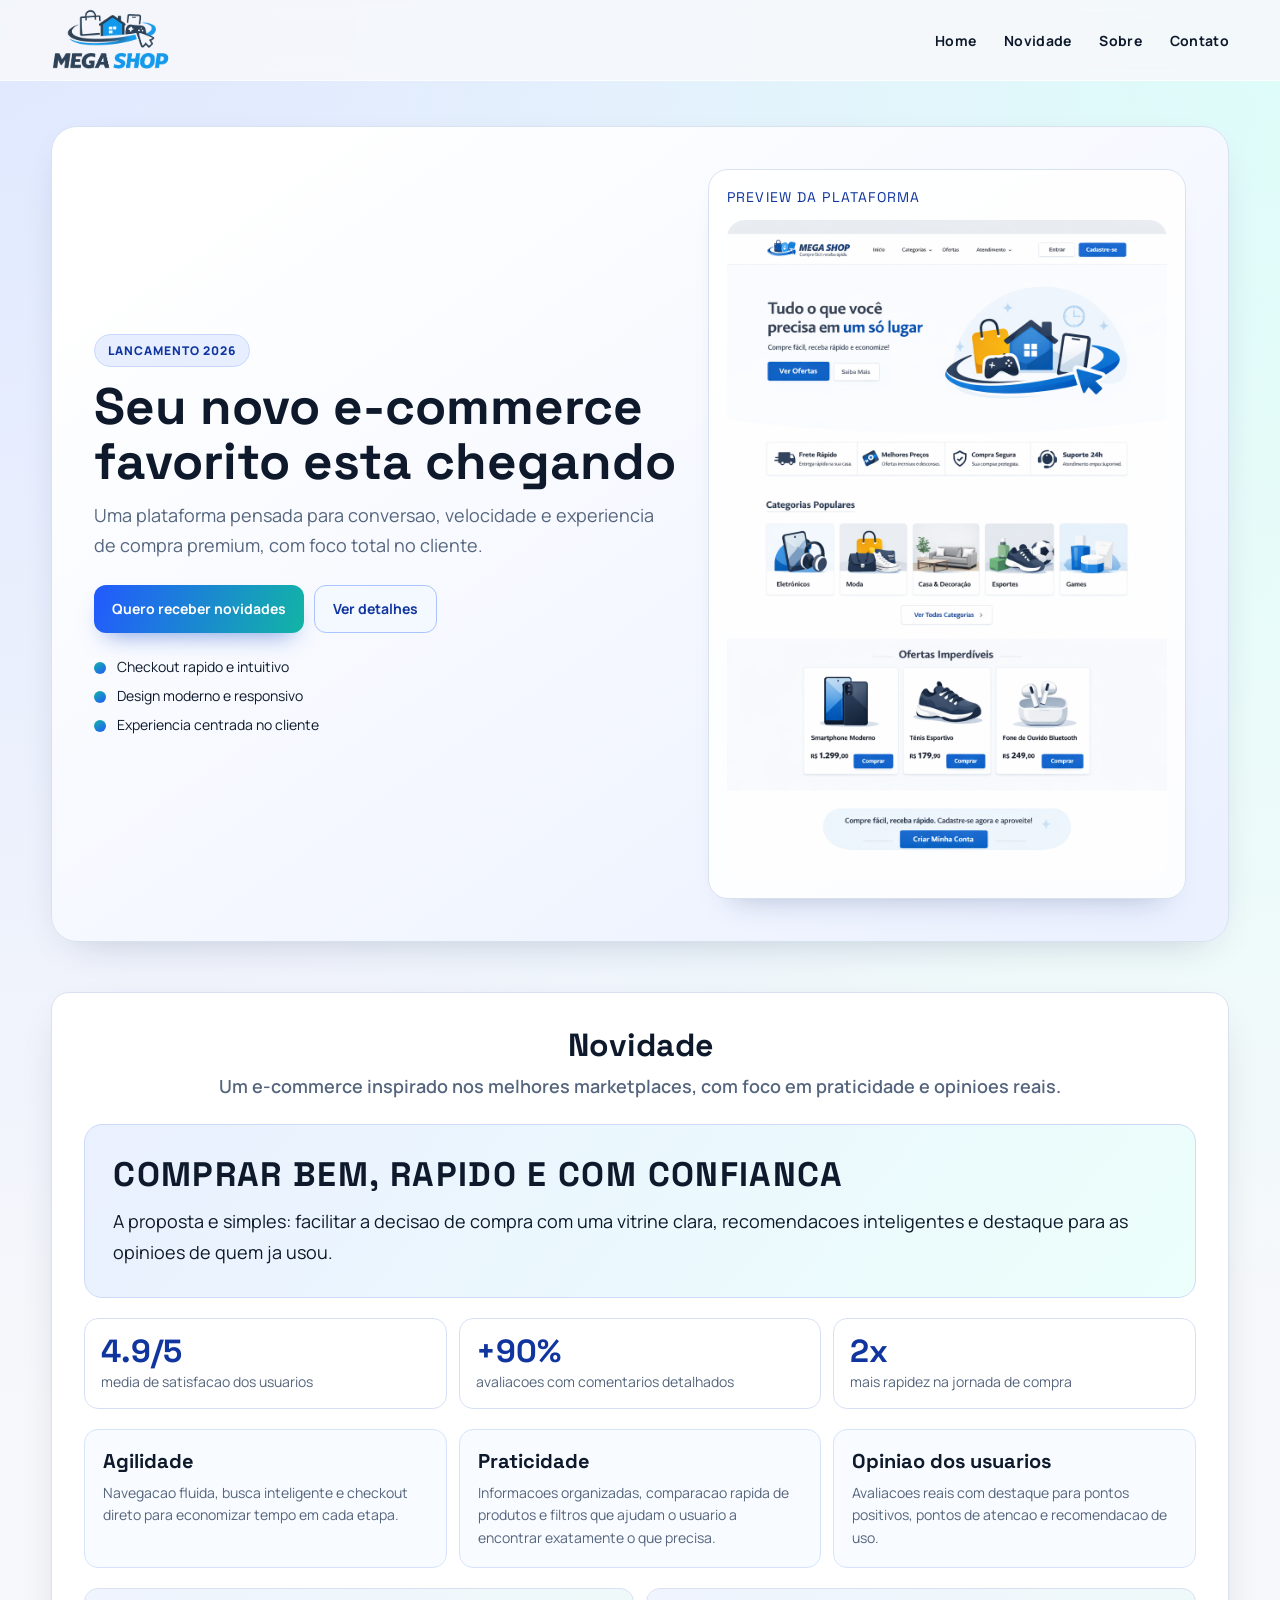
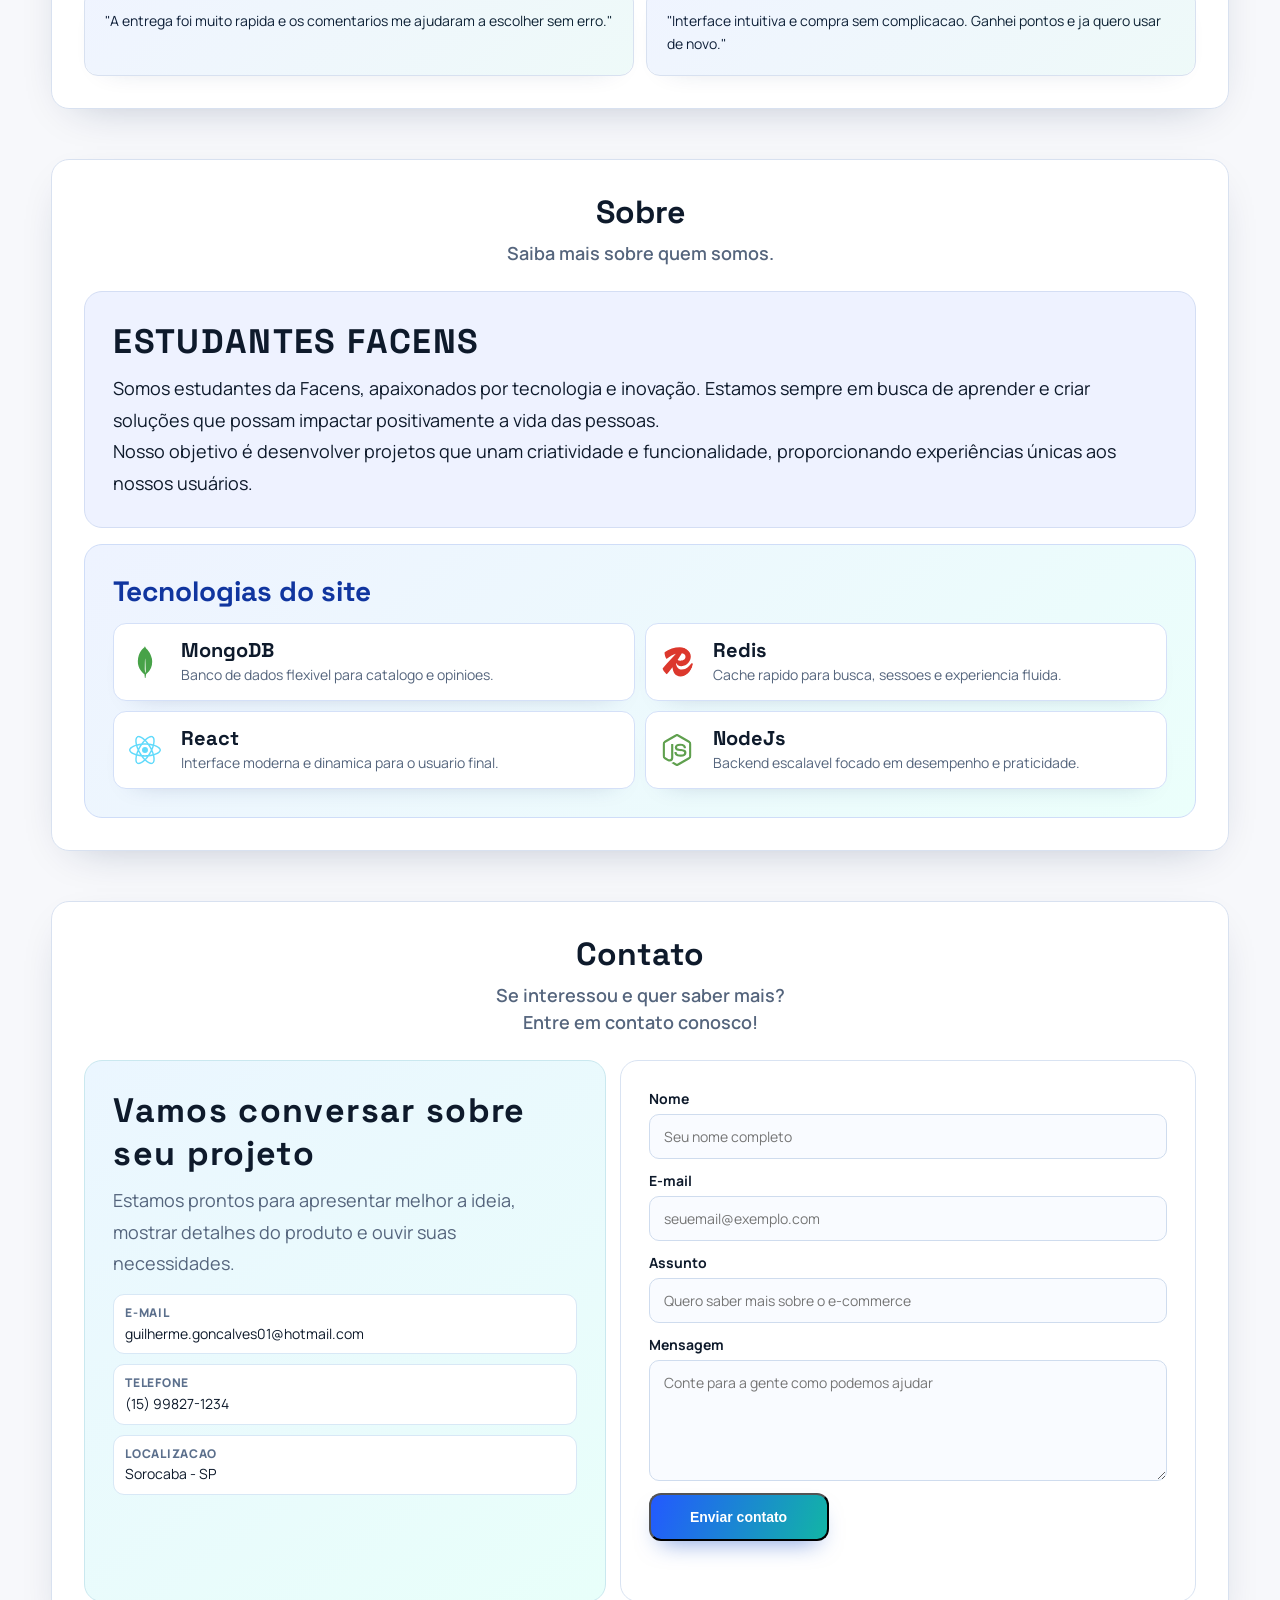
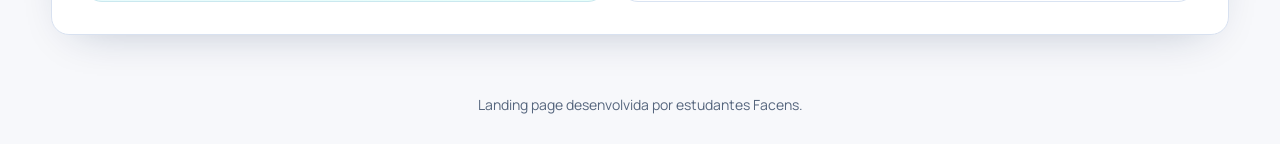
==== commit 25e460f5: "Adicionado favicon" ====
--- a/index.html
+++ b/index.html
@@ -37,6 +37,7 @@
     <link rel="stylesheet" href="variables.css" />
     <link rel="stylesheet" href="style.css" />
     <title>Novo E-commerce | Agilidade, Praticidade e Opiniao Real</title>
+    <link rel="icon" href="img/icons/favico.png" type="image/png" />
     <script type="application/ld+json">
       {
         "@context": "https://schema.org",
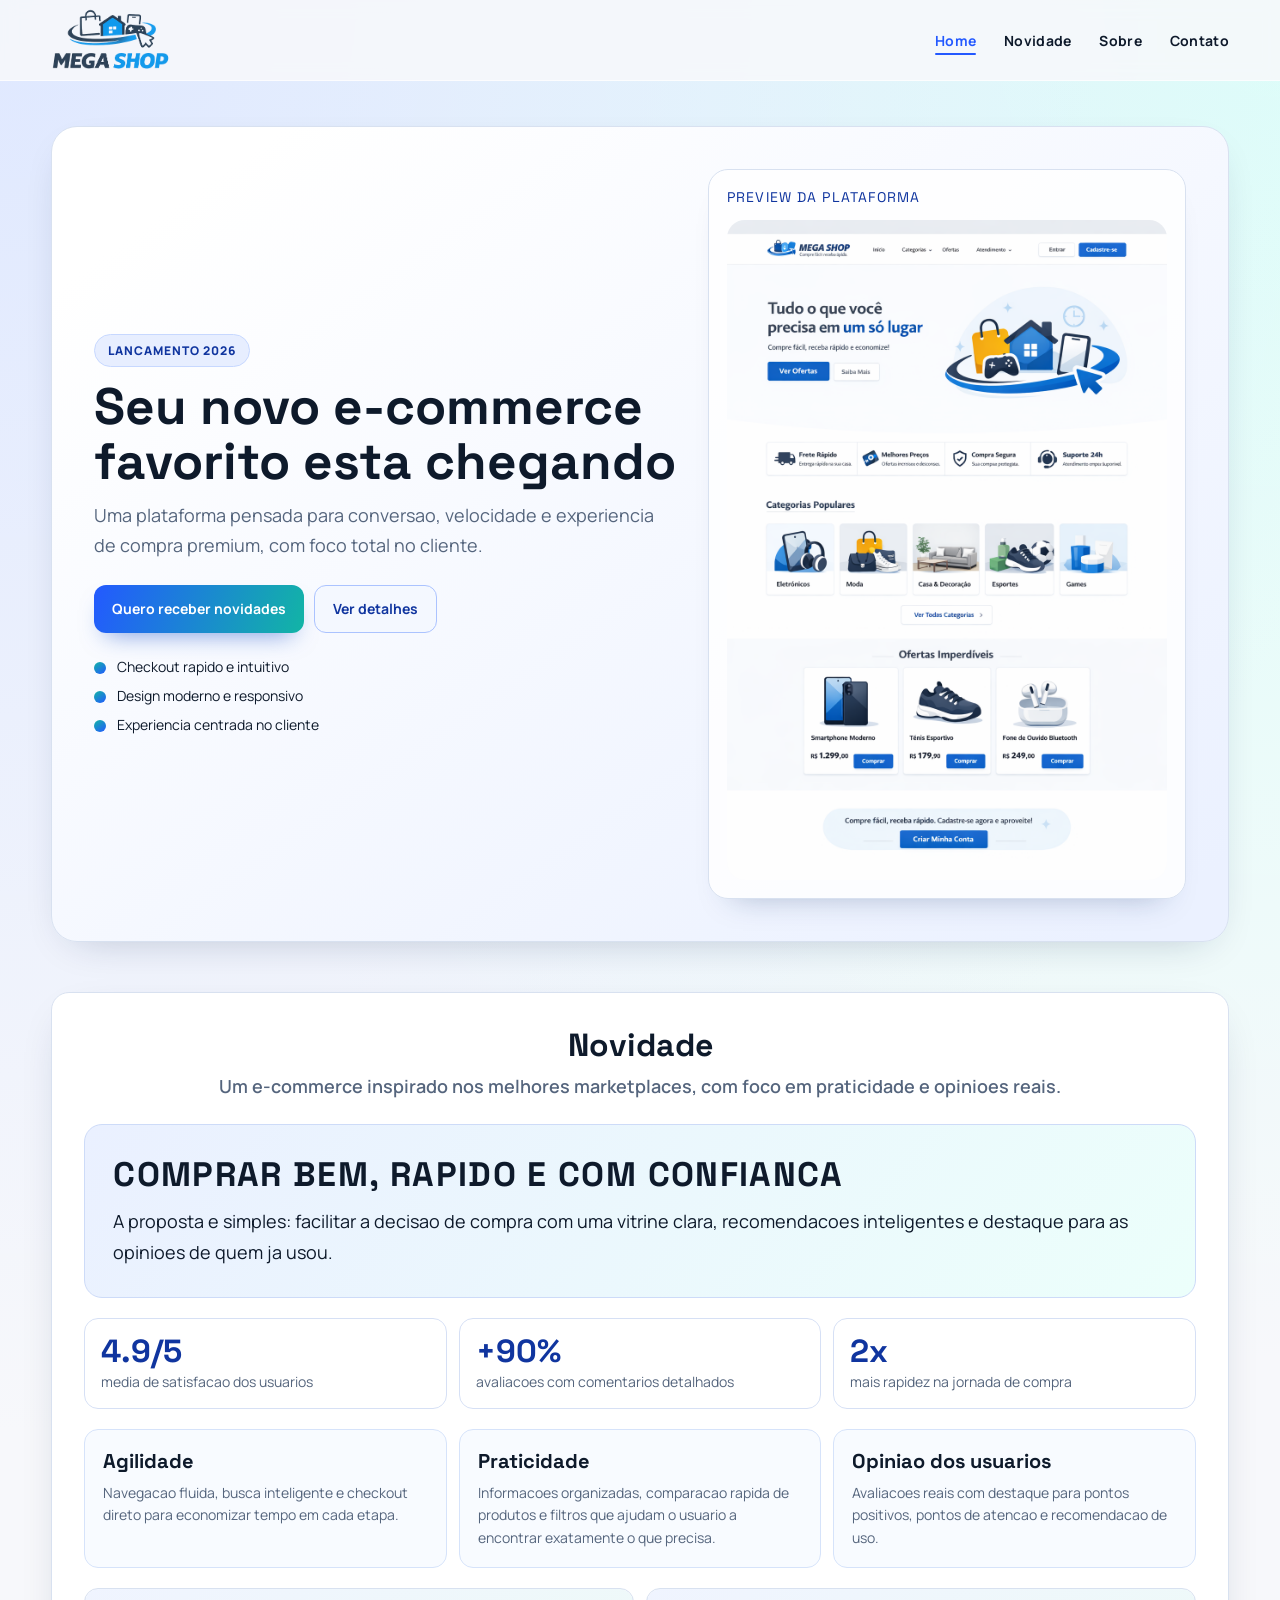
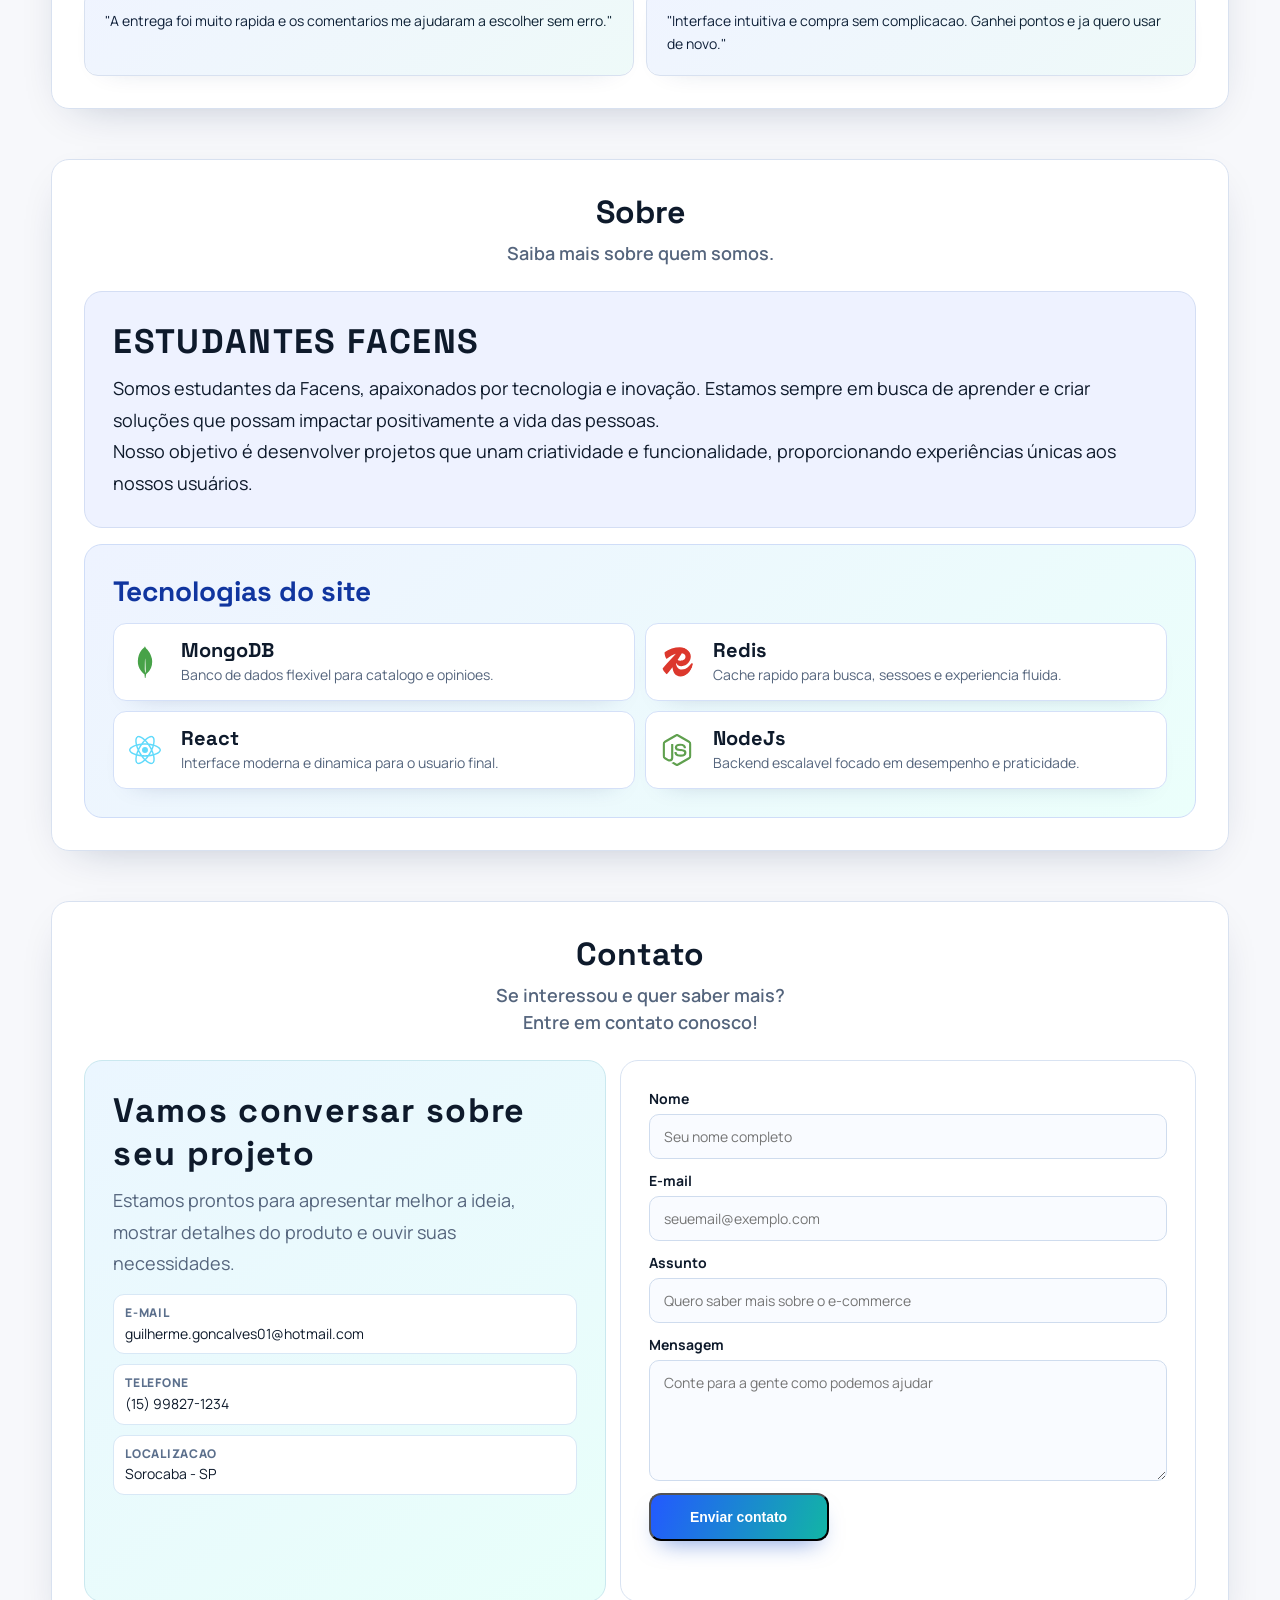
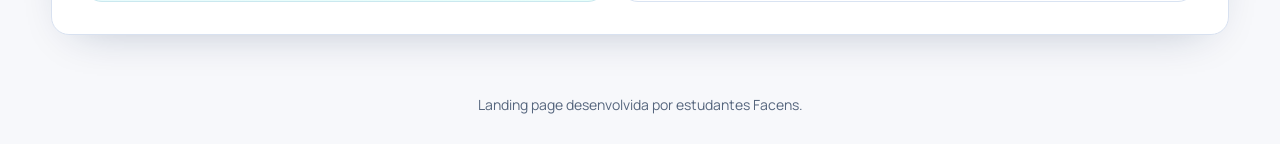
==== commit cadd59f7: "Correção de bugs na responsividade" ====
--- a/index.html
+++ b/index.html
@@ -2,7 +2,12 @@
 <html lang="pt-br">
   <head>
     <meta charset="UTF-8" />
-    <meta name="viewport" content="width=device-width, initial-scale=1.0" />
+    <meta
+      name="viewport"
+      content="width=device-width, initial-scale=1.0"
+      ,
+      minimum-scale="1.0"
+    />
     <meta
       name="description"
       content="Landing page de e-commerce com foco em agilidade, praticidade e opinioes reais para uma experiencia de compra moderna e confiavel."
--- a/variables.css
+++ b/variables.css
@@ -44,4 +44,5 @@
   background:
     radial-gradient(circle at 0% 0%, #dfe8ff 0%, transparent 40%),
     radial-gradient(circle at 100% 0%, #dcfff8 0%, transparent 38%), var(--bg);
+  overflow-x: hidden;
 }
--- a/style.css
+++ b/style.css
@@ -73,6 +73,24 @@
   transition: box-shadow 0.3s ease;
 }
 
+header::after {
+  content: "";
+  position: absolute;
+  left: 0;
+  bottom: -1px;
+  width: 100%;
+  height: 0.3rem;
+  background: linear-gradient(90deg, var(--brand), var(--accent));
+  transform-origin: left center;
+  transform: scaleX(var(--scroll-progress, 0));
+  pointer-events: none;
+  opacity: 0.92;
+}
+
+header.is-scrolled {
+  box-shadow: 0 8px 24px -16px rgba(0, 0, 0, 0.26);
+}
+
 header .container {
   width: min(118rem, 92%);
   min-height: 8rem;
@@ -120,7 +138,15 @@
   color: var(--brand);
 }
 
+header .container nav ul li a.is-active {
+  color: var(--brand);
+}
+
 header .container nav ul li a:hover::after {
+  transform: scaleX(1);
+}
+
+header .container nav ul li a.is-active::after {
   transform: scaleX(1);
 }
 
@@ -243,6 +269,21 @@
   border-radius: 2rem;
   padding: 1.8rem;
   box-shadow: 0 20px 30px -24px #15336759;
+}
+
+.reveal-on-scroll {
+  opacity: 0;
+  transform: translate3d(0, 3.2rem, 0) scale(0.985);
+  will-change: transform, opacity;
+  transition:
+    opacity 0.52s ease-out var(--reveal-delay, 0ms),
+    transform 0.52s cubic-bezier(0.18, 0.8, 0.24, 1) var(--reveal-delay, 0ms);
+}
+
+.reveal-on-scroll.is-visible {
+  opacity: 1;
+  transform: translate3d(0, 0, 0) scale(1);
+  will-change: auto;
 }
 
 .hero-card-title {
@@ -755,6 +796,10 @@
     background: #eaf0ff;
   }
 
+  header .container nav ul li a.is-active {
+    background: #dbe8ff;
+  }
+
   .hero {
     grid-template-columns: 1fr;
   }
@@ -794,3 +839,16 @@
     line-break: anywhere;
   }
 }
+
+@media (prefers-reduced-motion: reduce) {
+  .hero-card {
+    transform: none;
+  }
+
+  .reveal-on-scroll {
+    opacity: 1;
+    transform: none;
+    transition: none;
+    will-change: auto;
+  }
+}
